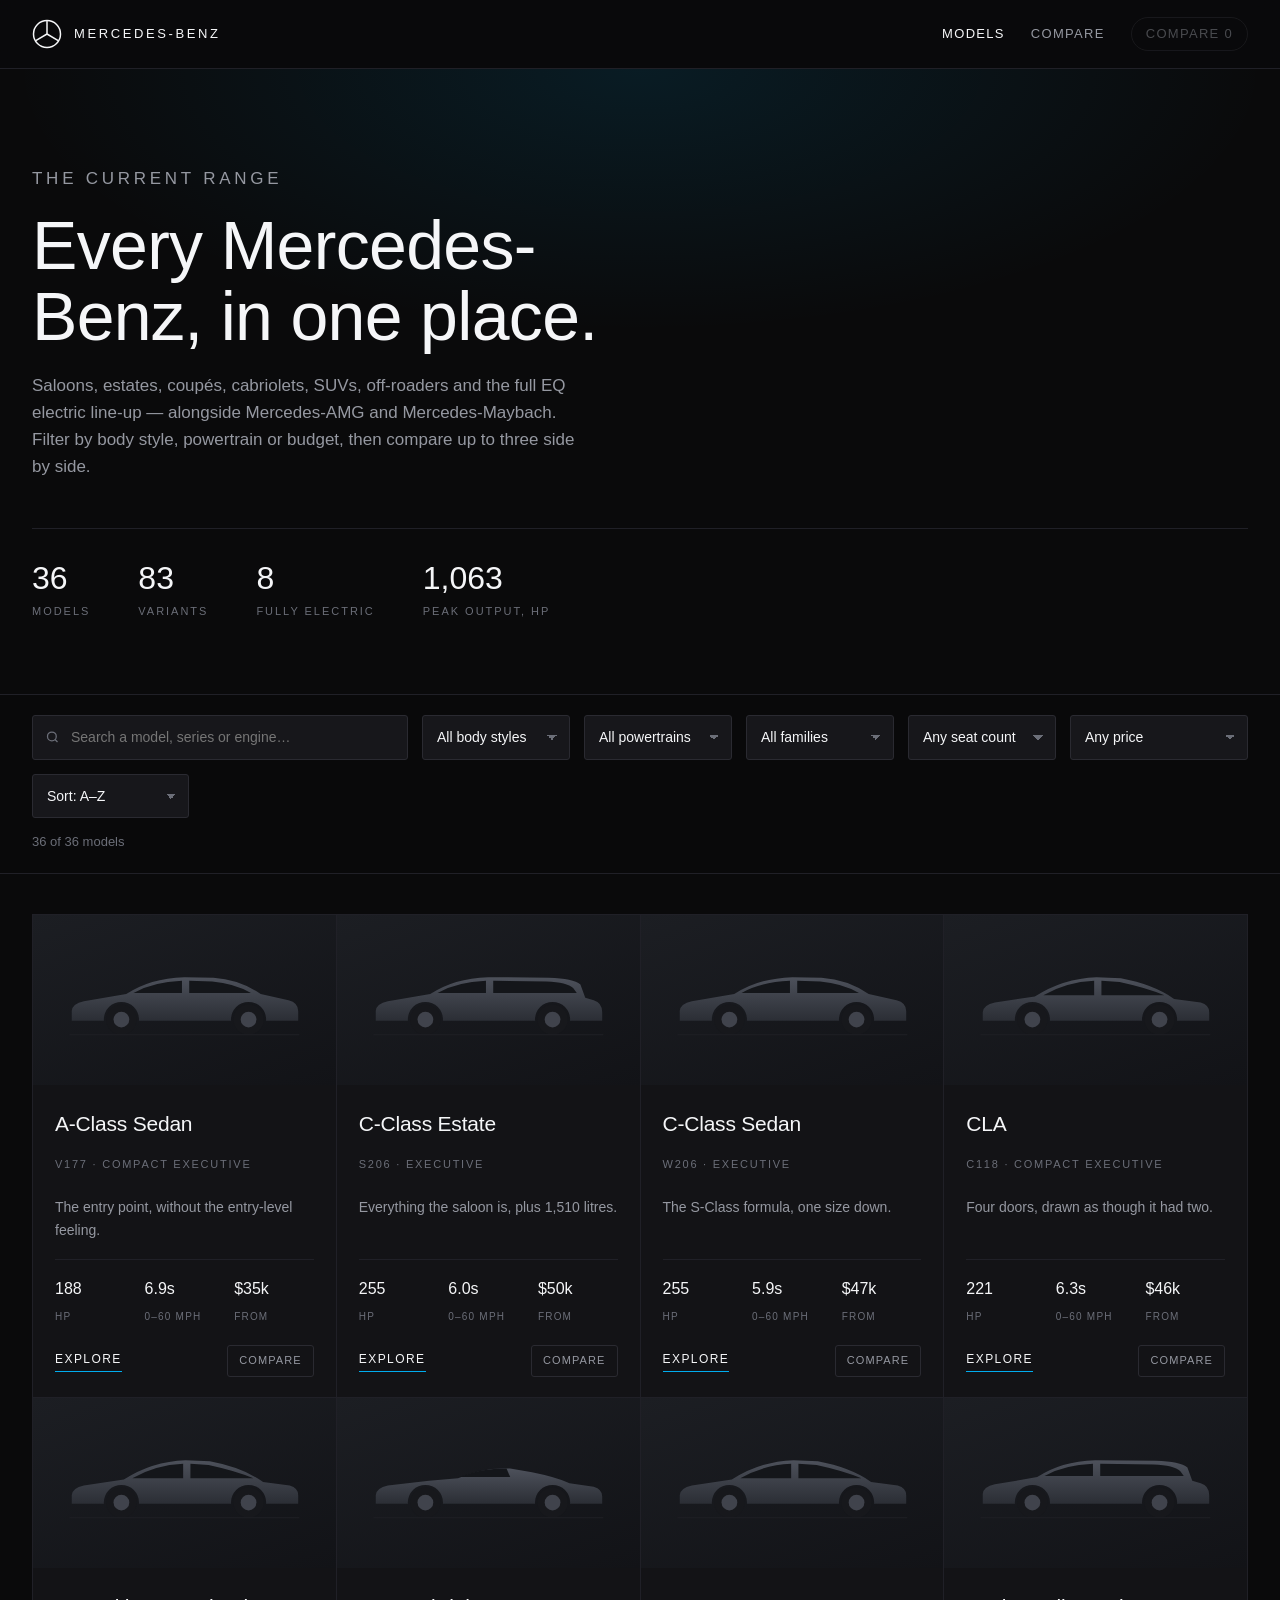
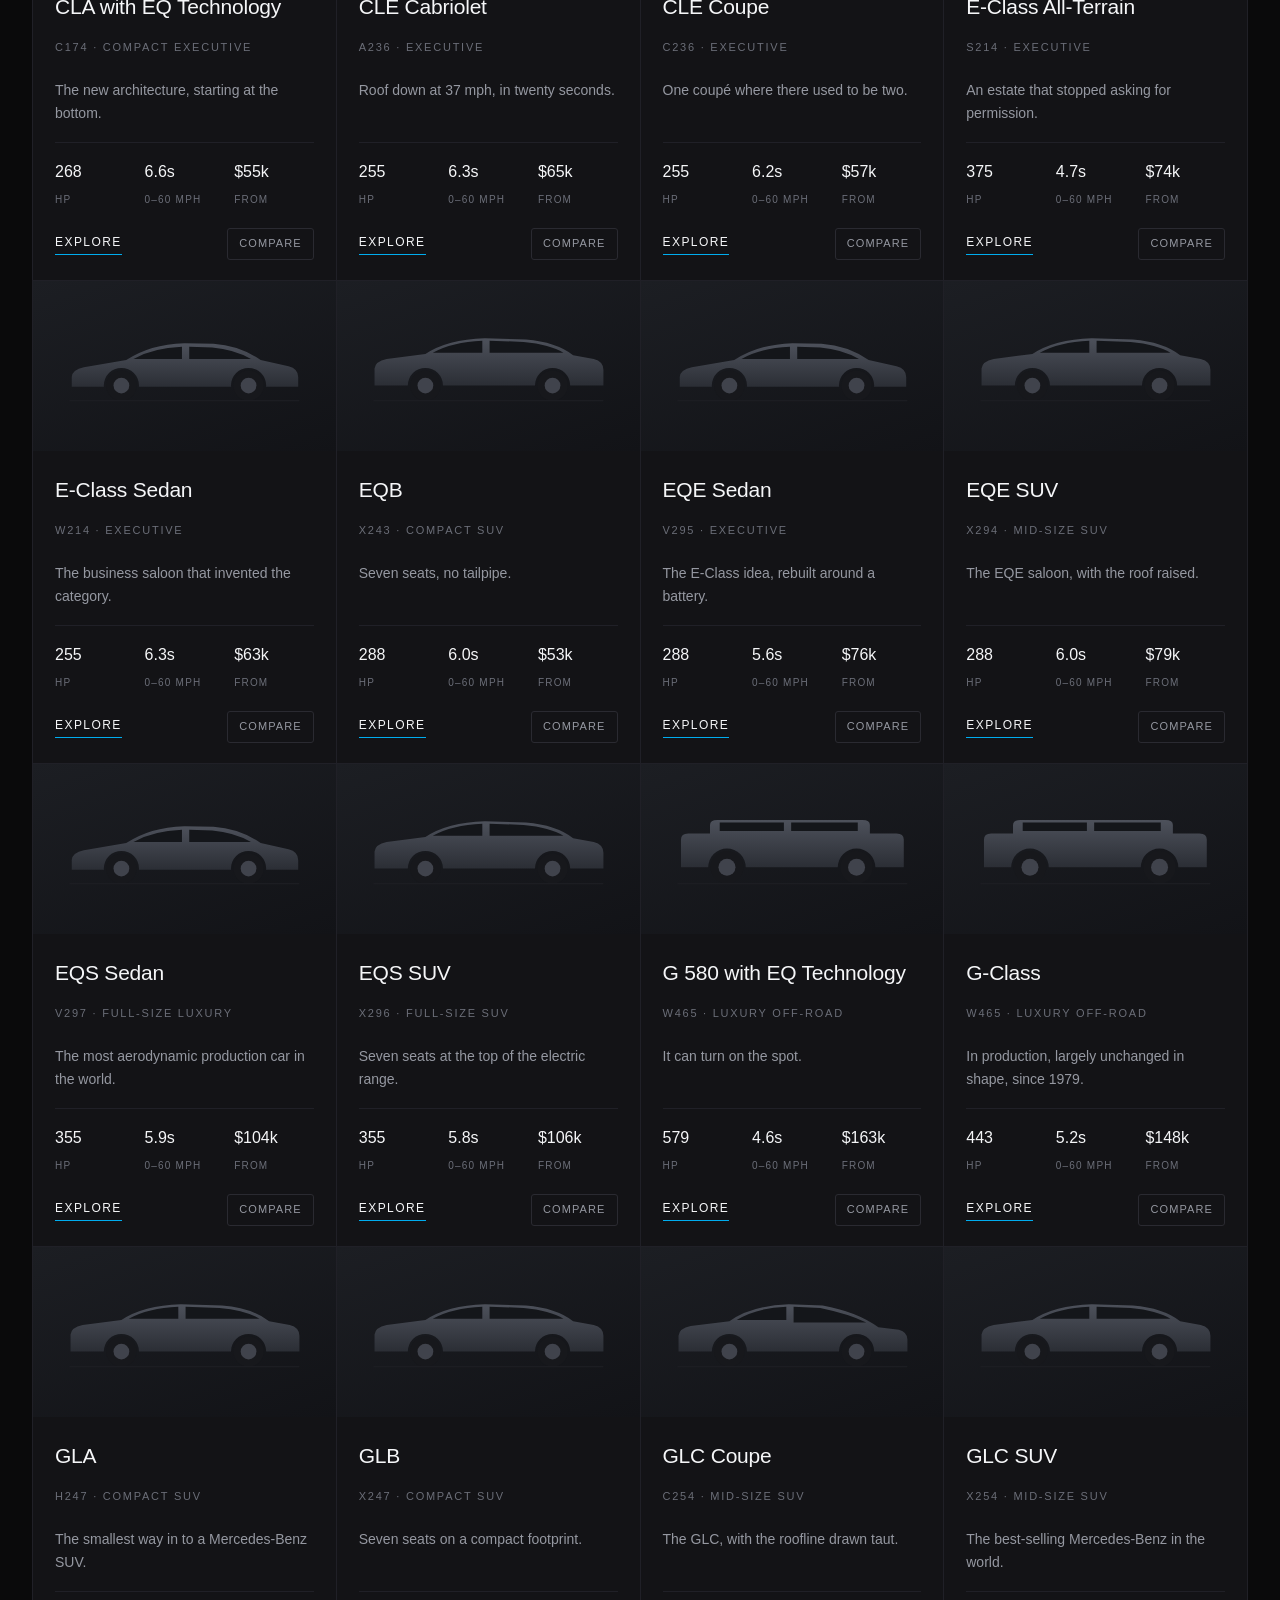
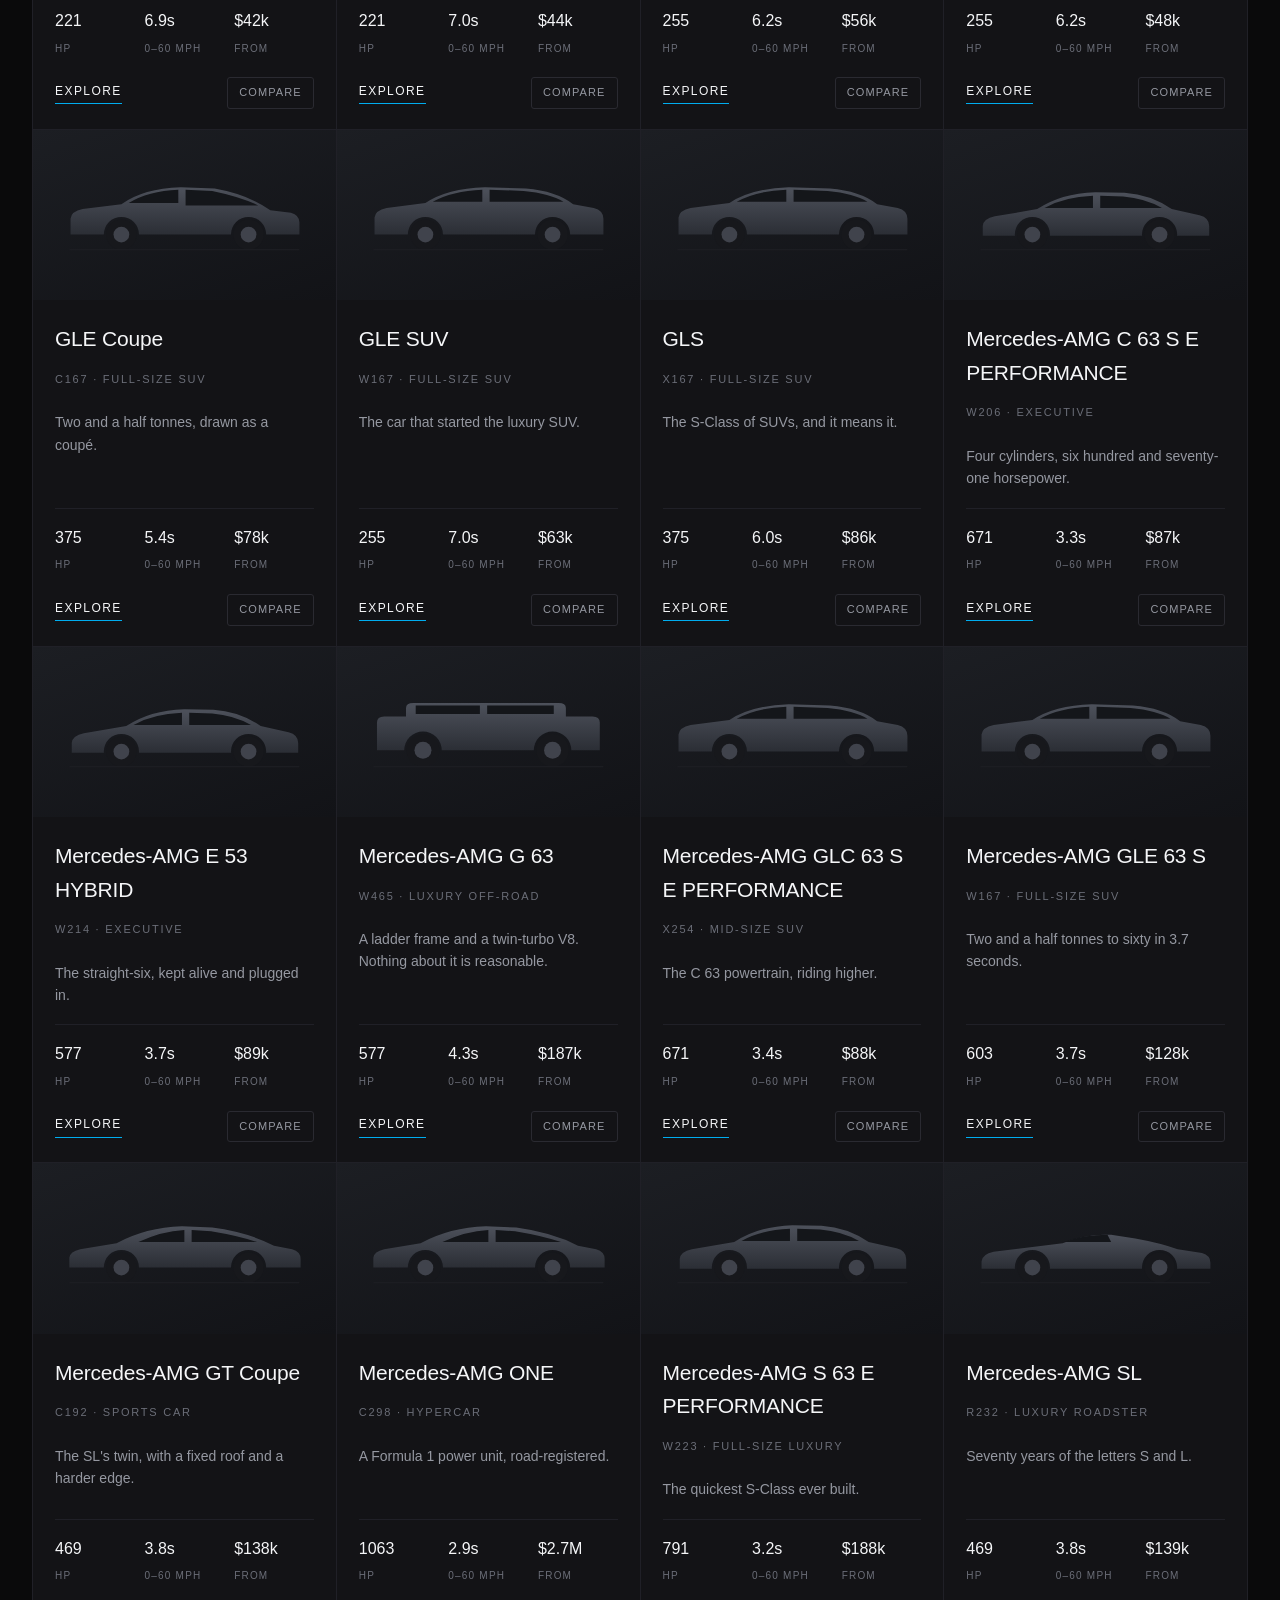
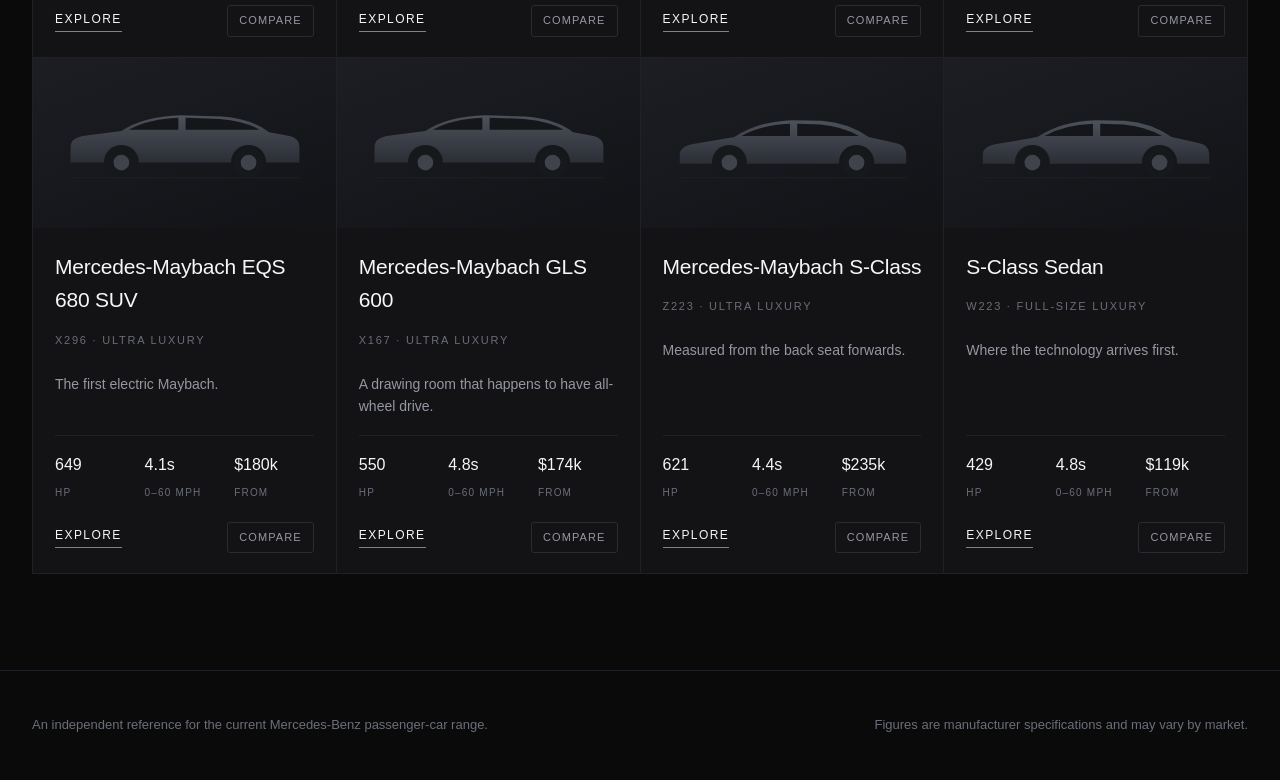
==== index.html @ a9436e1c "Add Mercedes-Benz model catalogue site A dependency-free static site covering the current 36-model p" ====
<!DOCTYPE html>
<html lang="en">
<head>
  <meta charset="utf-8">
  <meta name="viewport" content="width=device-width, initial-scale=1">
  <title>Mercedes-Benz — The Complete Model Range</title>
  <meta name="description" content="Every current Mercedes-Benz passenger car, with specifications, variants and side-by-side comparison.">
  <link rel="stylesheet" href="assets/css/style.css">
</head>
<body>
  <div id="header"></div>

  <section class="hero">
    <div class="shell">
      <p class="eyebrow">The current range</p>
      <h1>Every Mercedes-Benz, in one place.</h1>
      <p>
        Saloons, estates, coupés, cabriolets, SUVs, off-roaders and the full EQ
        electric line-up — alongside Mercedes-AMG and Mercedes-Maybach. Filter by
        body style, powertrain or budget, then compare up to three side by side.
      </p>
      <div class="hero-stats">
        <div><span id="statModels">—</span><small>Models</small></div>
        <div><span id="statVariants">—</span><small>Variants</small></div>
        <div><span id="statElectric">—</span><small>Fully electric</small></div>
        <div><span id="statPower">—</span><small>Peak output, hp</small></div>
      </div>
    </div>
  </section>

  <section class="filters">
    <div class="shell">
      <div class="filters-row">
        <div class="search-field">
          <svg viewBox="0 0 24 24" aria-hidden="true">
            <circle cx="11" cy="11" r="7"></circle>
            <path d="M20 20l-4-4"></path>
          </svg>
          <input type="search" id="search" aria-label="Search models"
                 placeholder="Search a model, series or engine…" autocomplete="off">
        </div>
        <select id="filterBody" aria-label="Body style"><option value="">All body styles</option></select>
        <select id="filterFuel" aria-label="Powertrain"><option value="">All powertrains</option></select>
        <select id="filterFamily" aria-label="Family"><option value="">All families</option></select>
        <select id="filterSeats" aria-label="Seats">
          <option value="">Any seat count</option>
          <option value="2">2 seats</option>
          <option value="4">4+ seats</option>
          <option value="5">5+ seats</option>
          <option value="7">7 seats</option>
        </select>
        <select id="filterPrice" aria-label="Price">
          <option value="">Any price</option>
          <option value="0-50000">Under $50,000</option>
          <option value="50000-80000">$50,000 – $80,000</option>
          <option value="80000-150000">$80,000 – $150,000</option>
          <option value="150000-99999999">$150,000 and above</option>
        </select>
        <select id="sortBy" aria-label="Sort">
          <option value="name">Sort: A–Z</option>
          <option value="price-asc">Price: low to high</option>
          <option value="price-desc">Price: high to low</option>
          <option value="power">Most powerful</option>
          <option value="quick">Quickest to 60</option>
        </select>
      </div>
      <div class="filter-meta">
        <span id="resultCount">—</span>
        <button class="btn-reset" id="btnReset" type="button" hidden>Clear all</button>
      </div>
    </div>
  </section>

  <main class="shell">
    <div class="grid" id="grid"></div>
  </main>

  <div id="footer"></div>

  <script src="assets/js/models.js"></script>
  <script src="assets/js/silhouettes.js"></script>
  <script src="assets/js/common.js"></script>
  <script src="assets/js/catalog.js"></script>
</body>
</html>
---- assets/css/style.css ----
/* ==========================================================================
   Mercedes-Benz model catalogue — stylesheet
   Palette follows the marque's own restraint: near-black, silver, one accent.
   ========================================================================== */

:root {
  --black: #0a0a0b;
  --ink: #131316;
  --panel: #17171b;
  --panel-hi: #1f1f24;
  --line: #2a2a31;
  --line-soft: #202027;

  --silver: #d5d7dc;
  --silver-dim: #9598a1;
  --silver-faint: #6b6e78;
  --white: #f5f6f8;

  --accent: #00adef; /* Mercedes-Benz corporate blue */
  --accent-dim: #0b7fae;
  --amg: #d21b2b;
  --electric: #00c9a7;

  --sil-top: #4d515b;
  --sil-bottom: #2b2e35;
  --sil-glass: #14161a;
  --sil-tyre: #17181c;
  --sil-rim: #40434c;
  --sil-shadow: #1c1d22;

  --radius: 3px;
  --shell: 1280px;
  --ease: cubic-bezier(0.22, 0.61, 0.36, 1);
}

*,
*::before,
*::after {
  box-sizing: border-box;
}

html {
  scroll-behavior: smooth;
}

body {
  margin: 0;
  background: var(--black);
  color: var(--silver);
  font-family: 'Helvetica Neue', Helvetica, Arial, sans-serif;
  font-size: 16px;
  line-height: 1.6;
  -webkit-font-smoothing: antialiased;
}

a {
  color: inherit;
  text-decoration: none;
}

img {
  max-width: 100%;
  display: block;
}

h1,
h2,
h3,
h4 {
  color: var(--white);
  font-weight: 300;
  letter-spacing: -0.01em;
  margin: 0;
}

.shell {
  max-width: var(--shell);
  margin: 0 auto;
  padding: 0 32px;
}

.eyebrow {
  font-size: 11px;
  letter-spacing: 0.22em;
  text-transform: uppercase;
  color: var(--silver-faint);
  font-weight: 500;
}

/* ── Star / wordmark ─────────────────────────────────────────────────────── */

.star {
  width: 30px;
  height: 30px;
  flex: 0 0 auto;
}

.star circle {
  fill: none;
  stroke: var(--white);
  stroke-width: 5;
}

.star path {
  stroke: var(--white);
  stroke-width: 5;
  stroke-linecap: round;
}

/* ── Header ──────────────────────────────────────────────────────────────── */

.site-header {
  position: sticky;
  top: 0;
  z-index: 60;
  background: rgba(10, 10, 11, 0.82);
  backdrop-filter: saturate(160%) blur(14px);
  border-bottom: 1px solid var(--line-soft);
}

.site-header .shell {
  display: flex;
  align-items: center;
  gap: 28px;
  height: 68px;
}

.brand {
  display: flex;
  align-items: center;
  gap: 12px;
}

.brand-name {
  font-size: 13px;
  letter-spacing: 0.2em;
  text-transform: uppercase;
  color: var(--white);
  font-weight: 400;
  white-space: nowrap;
}

.site-nav {
  margin-left: auto;
  display: flex;
  align-items: center;
  gap: 26px;
}

.site-nav a {
  font-size: 13px;
  letter-spacing: 0.1em;
  text-transform: uppercase;
  color: var(--silver-dim);
  transition: color 0.2s var(--ease);
}

.site-nav a:hover,
.site-nav a[aria-current='page'] {
  color: var(--white);
}

.compare-pill {
  border: 1px solid var(--line);
  border-radius: 999px;
  padding: 6px 14px;
  font-size: 12px;
  letter-spacing: 0.08em;
  text-transform: uppercase;
  color: var(--silver);
  transition: border-color 0.2s var(--ease), color 0.2s var(--ease);
}

.compare-pill:hover {
  border-color: var(--accent);
  color: var(--white);
}

.compare-pill[data-count='0'] {
  opacity: 0.45;
}

/* ── Hero ────────────────────────────────────────────────────────────────── */

.hero {
  position: relative;
  padding: 96px 0 72px;
  border-bottom: 1px solid var(--line-soft);
  overflow: hidden;
}

.hero::after {
  content: '';
  position: absolute;
  inset: 0;
  background: radial-gradient(
    ellipse 70% 60% at 50% 0%,
    rgba(0, 173, 239, 0.11),
    transparent 70%
  );
  pointer-events: none;
}

.hero .shell {
  position: relative;
  z-index: 1;
}

.hero h1 {
  font-size: clamp(38px, 6vw, 68px);
  line-height: 1.04;
  margin: 18px 0 20px;
  max-width: 15ch;
}

.hero p {
  max-width: 58ch;
  color: var(--silver-dim);
  font-size: 17px;
  margin: 0;
}

.hero-stats {
  display: flex;
  flex-wrap: wrap;
  gap: 48px;
  margin-top: 48px;
  padding-top: 32px;
  border-top: 1px solid var(--line-soft);
}

.hero-stats div span {
  display: block;
  font-size: 32px;
  font-weight: 200;
  color: var(--white);
  line-height: 1.1;
}

.hero-stats div small {
  font-size: 11px;
  letter-spacing: 0.18em;
  text-transform: uppercase;
  color: var(--silver-faint);
}

/* ── Filter bar ──────────────────────────────────────────────────────────── */

.filters {
  position: sticky;
  top: 68px;
  z-index: 50;
  background: rgba(10, 10, 11, 0.94);
  backdrop-filter: blur(14px);
  border-bottom: 1px solid var(--line-soft);
  padding: 20px 0;
}

.filters-row {
  display: flex;
  flex-wrap: wrap;
  gap: 14px;
  align-items: center;
}

.search-field {
  position: relative;
  flex: 1 1 260px;
  min-width: 220px;
}

.search-field svg {
  position: absolute;
  left: 13px;
  top: 50%;
  transform: translateY(-50%);
  width: 15px;
  height: 15px;
  stroke: var(--silver-faint);
  fill: none;
  stroke-width: 2;
  pointer-events: none;
}

input[type='search'],
select {
  background: var(--panel);
  border: 1px solid var(--line);
  border-radius: var(--radius);
  color: var(--white);
  font: inherit;
  font-size: 14px;
  padding: 10px 14px;
  transition: border-color 0.2s var(--ease);
  appearance: none;
}

input[type='search'] {
  width: 100%;
  padding-left: 38px;
}

select {
  /* Sit inline in the flex row and shrink before the search field does. */
  flex: 0 1 auto;
  width: auto;
  min-width: 148px;
  cursor: pointer;
  background-image: linear-gradient(45deg, transparent 50%, var(--silver-faint) 50%),
    linear-gradient(135deg, var(--silver-faint) 50%, transparent 50%);
  background-position: calc(100% - 17px) 51%, calc(100% - 12px) 51%;
  background-size: 5px 5px, 5px 5px;
  background-repeat: no-repeat;
  padding-right: 34px;
}

input[type='search']:focus,
select:focus {
  outline: none;
  border-color: var(--accent);
}

input[type='search']::-webkit-search-cancel-button {
  filter: invert(0.6);
}

.filter-meta {
  display: flex;
  align-items: center;
  gap: 16px;
  margin-top: 14px;
  font-size: 13px;
  color: var(--silver-faint);
}

.btn-reset {
  background: none;
  border: none;
  color: var(--accent);
  font: inherit;
  font-size: 13px;
  cursor: pointer;
  padding: 0;
}

.btn-reset:hover {
  text-decoration: underline;
}

/* ── Model grid ──────────────────────────────────────────────────────────── */

.grid {
  display: grid;
  grid-template-columns: repeat(auto-fill, minmax(300px, 1fr));
  gap: 1px;
  background: var(--line-soft);
  border: 1px solid var(--line-soft);
  margin: 40px 0 96px;
}

.card {
  background: var(--ink);
  display: flex;
  flex-direction: column;
  position: relative;
  transition: background 0.25s var(--ease);
}

.card:hover {
  background: var(--panel-hi);
}

.card-media {
  position: relative;
  aspect-ratio: 16 / 9;
  background: linear-gradient(160deg, #1c1e23, #121317);
  display: flex;
  align-items: center;
  justify-content: center;
  overflow: hidden;
}

.card-media img,
.card-media .silhouette {
  width: 100%;
  height: 100%;
  object-fit: cover;
}

.card-media .silhouette {
  object-fit: contain;
  padding: 8% 10%;
}

.card:hover .card-media img,
.card:hover .card-media .silhouette {
  transform: scale(1.03);
}

.card-media img,
.card-media .silhouette {
  transition: transform 0.5s var(--ease);
}

.badge {
  position: absolute;
  top: 12px;
  left: 12px;
  font-size: 10px;
  letter-spacing: 0.14em;
  text-transform: uppercase;
  padding: 4px 9px;
  border-radius: 2px;
  background: rgba(10, 10, 11, 0.78);
  border: 1px solid var(--line);
  color: var(--silver);
}

.badge.is-electric {
  border-color: var(--electric);
  color: var(--electric);
}

.badge.is-amg {
  border-color: var(--amg);
  color: #ff5f6b;
}

.badge.is-hybrid {
  border-color: var(--accent-dim);
  color: #4cc7f2;
}

.card-body {
  padding: 22px 22px 20px;
  display: flex;
  flex-direction: column;
  flex: 1;
}

.card-body h3 {
  font-size: 21px;
  margin-bottom: 4px;
}

.card-series {
  font-size: 11px;
  letter-spacing: 0.16em;
  text-transform: uppercase;
  color: var(--silver-faint);
}

.card-tagline {
  font-size: 14px;
  color: var(--silver-dim);
  margin: 12px 0 18px;
  flex: 1;
}

.card-specs {
  display: grid;
  grid-template-columns: repeat(3, 1fr);
  gap: 10px;
  padding-top: 16px;
  border-top: 1px solid var(--line-soft);
}

.card-specs div strong {
  display: block;
  font-size: 16px;
  font-weight: 400;
  color: var(--white);
}

.card-specs div span {
  font-size: 10px;
  letter-spacing: 0.12em;
  text-transform: uppercase;
  color: var(--silver-faint);
}

.card-actions {
  display: flex;
  align-items: center;
  gap: 10px;
  margin-top: 18px;
}

.card-link {
  font-size: 12px;
  letter-spacing: 0.12em;
  text-transform: uppercase;
  color: var(--white);
  border-bottom: 1px solid var(--accent);
  padding-bottom: 2px;
}

.btn-compare {
  margin-left: auto;
  background: none;
  border: 1px solid var(--line);
  border-radius: var(--radius);
  color: var(--silver-dim);
  font: inherit;
  font-size: 11px;
  letter-spacing: 0.1em;
  text-transform: uppercase;
  padding: 6px 11px;
  cursor: pointer;
  transition: all 0.2s var(--ease);
}

.btn-compare:hover {
  border-color: var(--silver-dim);
  color: var(--white);
}

.btn-compare[aria-pressed='true'] {
  border-color: var(--accent);
  background: rgba(0, 173, 239, 0.12);
  color: var(--white);
}

.empty {
  padding: 88px 24px;
  text-align: center;
  color: var(--silver-faint);
  grid-column: 1 / -1;
  background: var(--ink);
}

/* ── Model detail page ───────────────────────────────────────────────────── */

.detail-hero {
  padding: 56px 0 0;
  border-bottom: 1px solid var(--line-soft);
}

.breadcrumb {
  font-size: 12px;
  letter-spacing: 0.1em;
  text-transform: uppercase;
  color: var(--silver-faint);
  margin-bottom: 28px;
}

.breadcrumb a:hover {
  color: var(--white);
}

.detail-head {
  display: flex;
  flex-wrap: wrap;
  gap: 24px;
  align-items: flex-end;
  justify-content: space-between;
}

.detail-head h1 {
  font-size: clamp(32px, 5vw, 54px);
  line-height: 1.05;
}

.detail-price {
  text-align: right;
}

.detail-price strong {
  display: block;
  font-size: 28px;
  font-weight: 300;
  color: var(--white);
}

.detail-media {
  margin: 40px 0 0;
  aspect-ratio: 21 / 9;
  background: linear-gradient(160deg, #1c1e23, #101115);
  border: 1px solid var(--line-soft);
  border-bottom: none;
  display: flex;
  align-items: center;
  justify-content: center;
  overflow: hidden;
}

.detail-media img,
.detail-media .silhouette {
  width: 100%;
  height: 100%;
  object-fit: cover;
}

.detail-media .silhouette {
  object-fit: contain;
  padding: 7% 12%;
}

.keyfigs {
  display: grid;
  grid-template-columns: repeat(auto-fit, minmax(150px, 1fr));
  gap: 1px;
  background: var(--line-soft);
  border: 1px solid var(--line-soft);
  margin-bottom: 72px;
}

.keyfigs div {
  background: var(--ink);
  padding: 26px 22px;
}

.keyfigs strong {
  display: block;
  font-size: 30px;
  font-weight: 200;
  color: var(--white);
  line-height: 1.15;
}

.keyfigs span {
  font-size: 10px;
  letter-spacing: 0.16em;
  text-transform: uppercase;
  color: var(--silver-faint);
}

.detail-cols {
  display: grid;
  grid-template-columns: 1.35fr 1fr;
  gap: 64px;
  padding: 72px 0;
}

.detail-cols p {
  font-size: 17px;
  line-height: 1.75;
  color: var(--silver-dim);
  margin: 0 0 24px;
}

.section-title {
  font-size: 13px;
  letter-spacing: 0.2em;
  text-transform: uppercase;
  color: var(--silver-faint);
  padding-bottom: 14px;
  border-bottom: 1px solid var(--line-soft);
  margin-bottom: 24px;
}

.feature-list {
  list-style: none;
  margin: 0;
  padding: 0;
}

.feature-list li {
  padding: 14px 0 14px 26px;
  border-bottom: 1px solid var(--line-soft);
  position: relative;
  font-size: 15px;
  color: var(--silver);
}

.feature-list li::before {
  content: '';
  position: absolute;
  left: 0;
  top: 22px;
  width: 12px;
  height: 1px;
  background: var(--accent);
}

/* Spec + variant tables */

.spec-table,
.variant-table {
  width: 100%;
  border-collapse: collapse;
  font-size: 14px;
}

.spec-table th,
.spec-table td,
.variant-table th,
.variant-table td {
  text-align: left;
  padding: 13px 14px;
  border-bottom: 1px solid var(--line-soft);
}

.spec-table th {
  color: var(--silver-faint);
  font-weight: 400;
  width: 48%;
}

.spec-table td {
  color: var(--white);
}

.variant-table thead th {
  font-size: 10px;
  letter-spacing: 0.14em;
  text-transform: uppercase;
  color: var(--silver-faint);
  border-bottom-color: var(--line);
}

.variant-table td {
  color: var(--silver);
}

.variant-table td:first-child {
  color: var(--white);
}

.table-scroll {
  overflow-x: auto;
  -webkit-overflow-scrolling: touch;
}

.detail-section {
  padding-bottom: 72px;
}

/* ── Compare page ────────────────────────────────────────────────────────── */

.compare-picker {
  display: flex;
  flex-wrap: wrap;
  gap: 12px;
  padding: 28px 0 36px;
}

.chip {
  border: 1px solid var(--line);
  border-radius: 999px;
  background: var(--panel);
  color: var(--silver-dim);
  font: inherit;
  font-size: 13px;
  padding: 7px 15px;
  cursor: pointer;
  transition: all 0.2s var(--ease);
}

.chip:hover {
  border-color: var(--silver-faint);
  color: var(--white);
}

.chip[aria-pressed='true'] {
  border-color: var(--accent);
  background: rgba(0, 173, 239, 0.14);
  color: var(--white);
}

.chip:disabled {
  opacity: 0.32;
  cursor: not-allowed;
}

.compare-table {
  width: 100%;
  border-collapse: collapse;
  font-size: 14px;
  min-width: 640px;
}

.compare-table th,
.compare-table td {
  padding: 15px 16px;
  border-bottom: 1px solid var(--line-soft);
  text-align: left;
  vertical-align: top;
}

.compare-table thead th {
  border-bottom: 1px solid var(--line);
  vertical-align: bottom;
}

.compare-table tbody th {
  color: var(--silver-faint);
  font-weight: 400;
  white-space: nowrap;
  width: 190px;
}

.compare-table td {
  color: var(--white);
}

.compare-table td.is-best {
  color: var(--accent);
}

.compare-table td.is-best::after {
  content: ' ▲';
  font-size: 9px;
  vertical-align: middle;
}

.compare-head-media {
  aspect-ratio: 16 / 9;
  background: linear-gradient(160deg, #1c1e23, #121317);
  border: 1px solid var(--line-soft);
  margin-bottom: 14px;
  overflow: hidden;
  display: flex;
  align-items: center;
  justify-content: center;
}

.compare-head-media img,
.compare-head-media .silhouette {
  width: 100%;
  height: 100%;
  object-fit: cover;
}

.compare-head-media .silhouette {
  object-fit: contain;
  padding: 8%;
}

.compare-head h3 {
  font-size: 18px;
}

.btn-remove {
  background: none;
  border: none;
  color: var(--silver-faint);
  font: inherit;
  font-size: 12px;
  cursor: pointer;
  padding: 4px 0 0;
}

.btn-remove:hover {
  color: var(--amg);
}

.compare-note {
  font-size: 13px;
  color: var(--silver-faint);
  padding: 20px 0 96px;
}

/* ── Footer ──────────────────────────────────────────────────────────────── */

.site-footer {
  border-top: 1px solid var(--line-soft);
  padding: 44px 0;
  font-size: 13px;
  color: var(--silver-faint);
}

.site-footer .shell {
  display: flex;
  flex-wrap: wrap;
  gap: 18px;
  justify-content: space-between;
}

.site-footer a {
  color: var(--silver-dim);
}

.site-footer a:hover {
  color: var(--white);
}

/* ── Responsive ──────────────────────────────────────────────────────────── */

@media (max-width: 900px) {
  .detail-cols {
    grid-template-columns: 1fr;
    gap: 48px;
  }
}

@media (max-width: 720px) {
  .shell {
    padding: 0 20px;
  }

  .site-header .shell {
    gap: 14px;
  }

  .brand-name {
    display: none;
  }

  .site-nav {
    gap: 16px;
  }

  .hero {
    padding: 60px 0 48px;
  }

  .hero-stats {
    gap: 28px;
  }

  .filters {
    position: static;
  }

  .grid {
    grid-template-columns: 1fr;
  }

  .detail-head {
    align-items: flex-start;
  }

  .detail-price {
    text-align: left;
  }
}

@media (prefers-reduced-motion: reduce) {
  *,
  *::before,
  *::after {
    animation-duration: 0.01ms !important;
    transition-duration: 0.01ms !important;
    scroll-behavior: auto !important;
  }
}
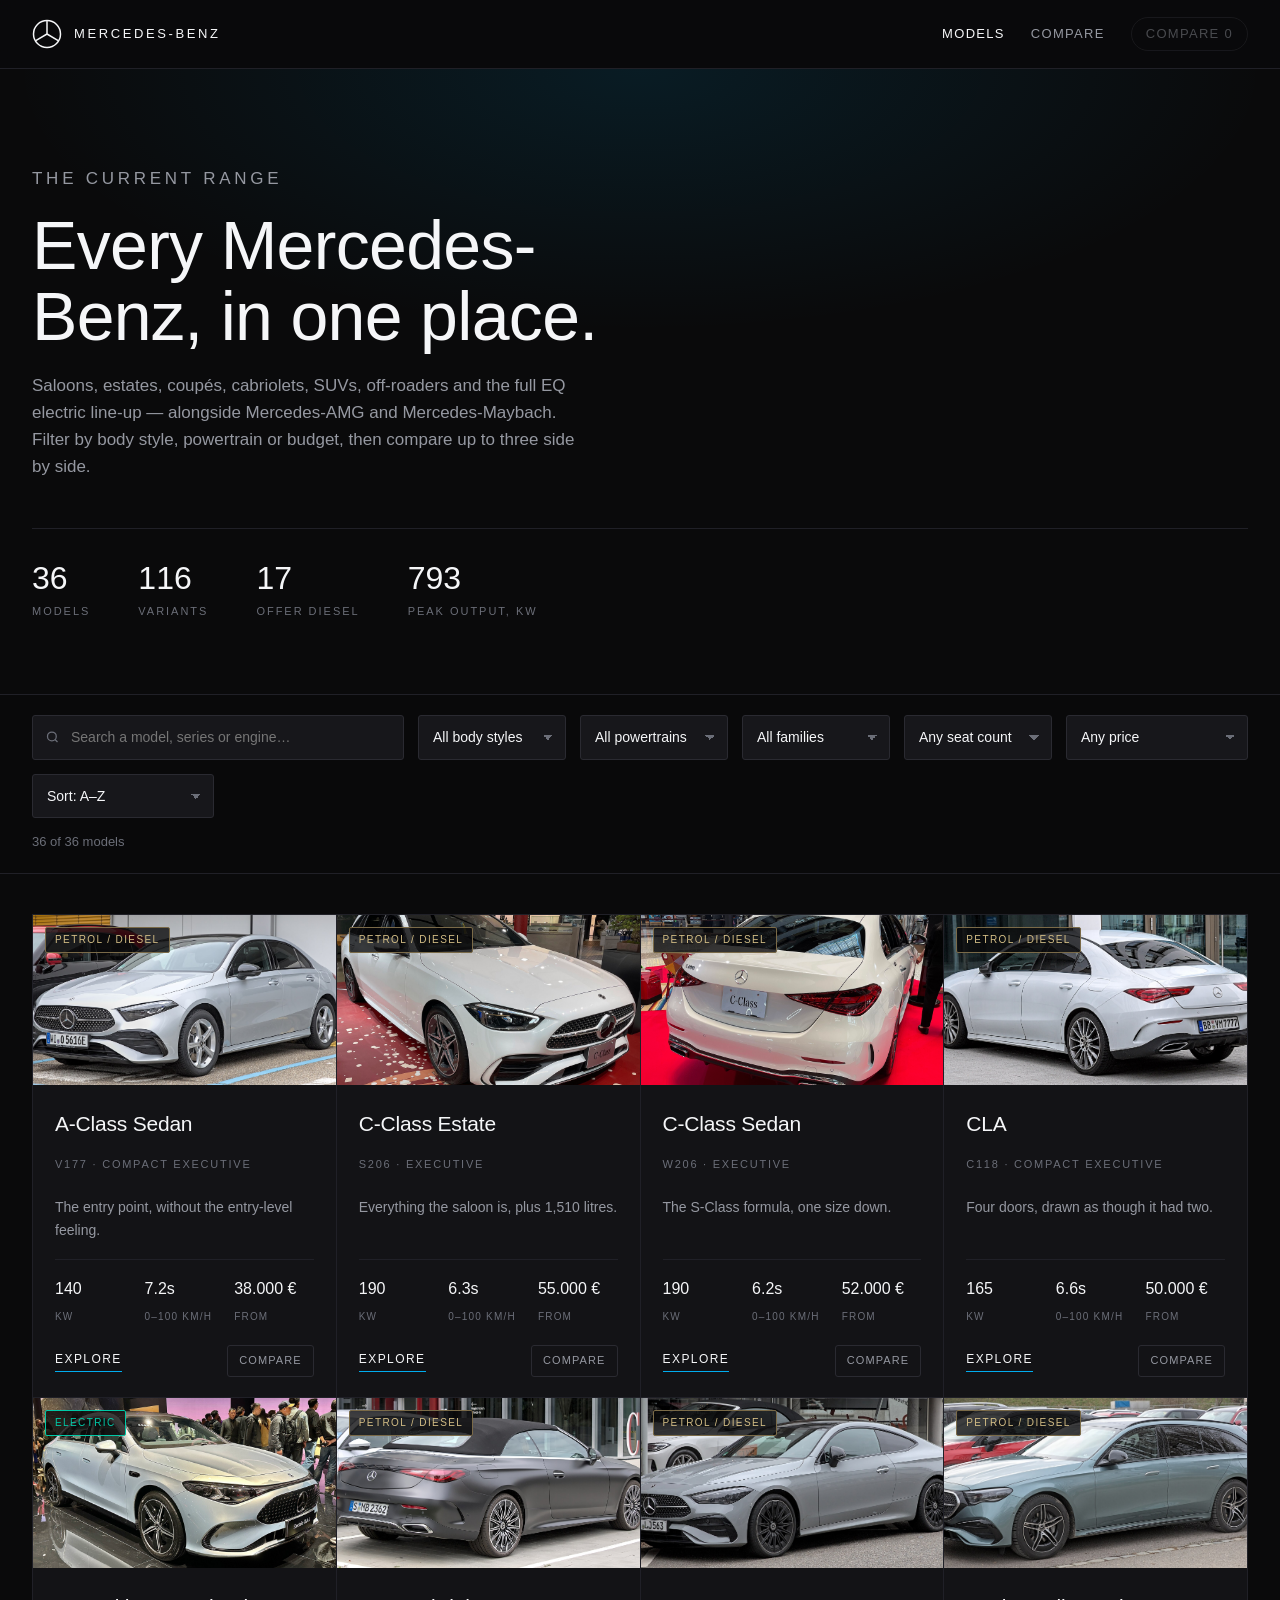
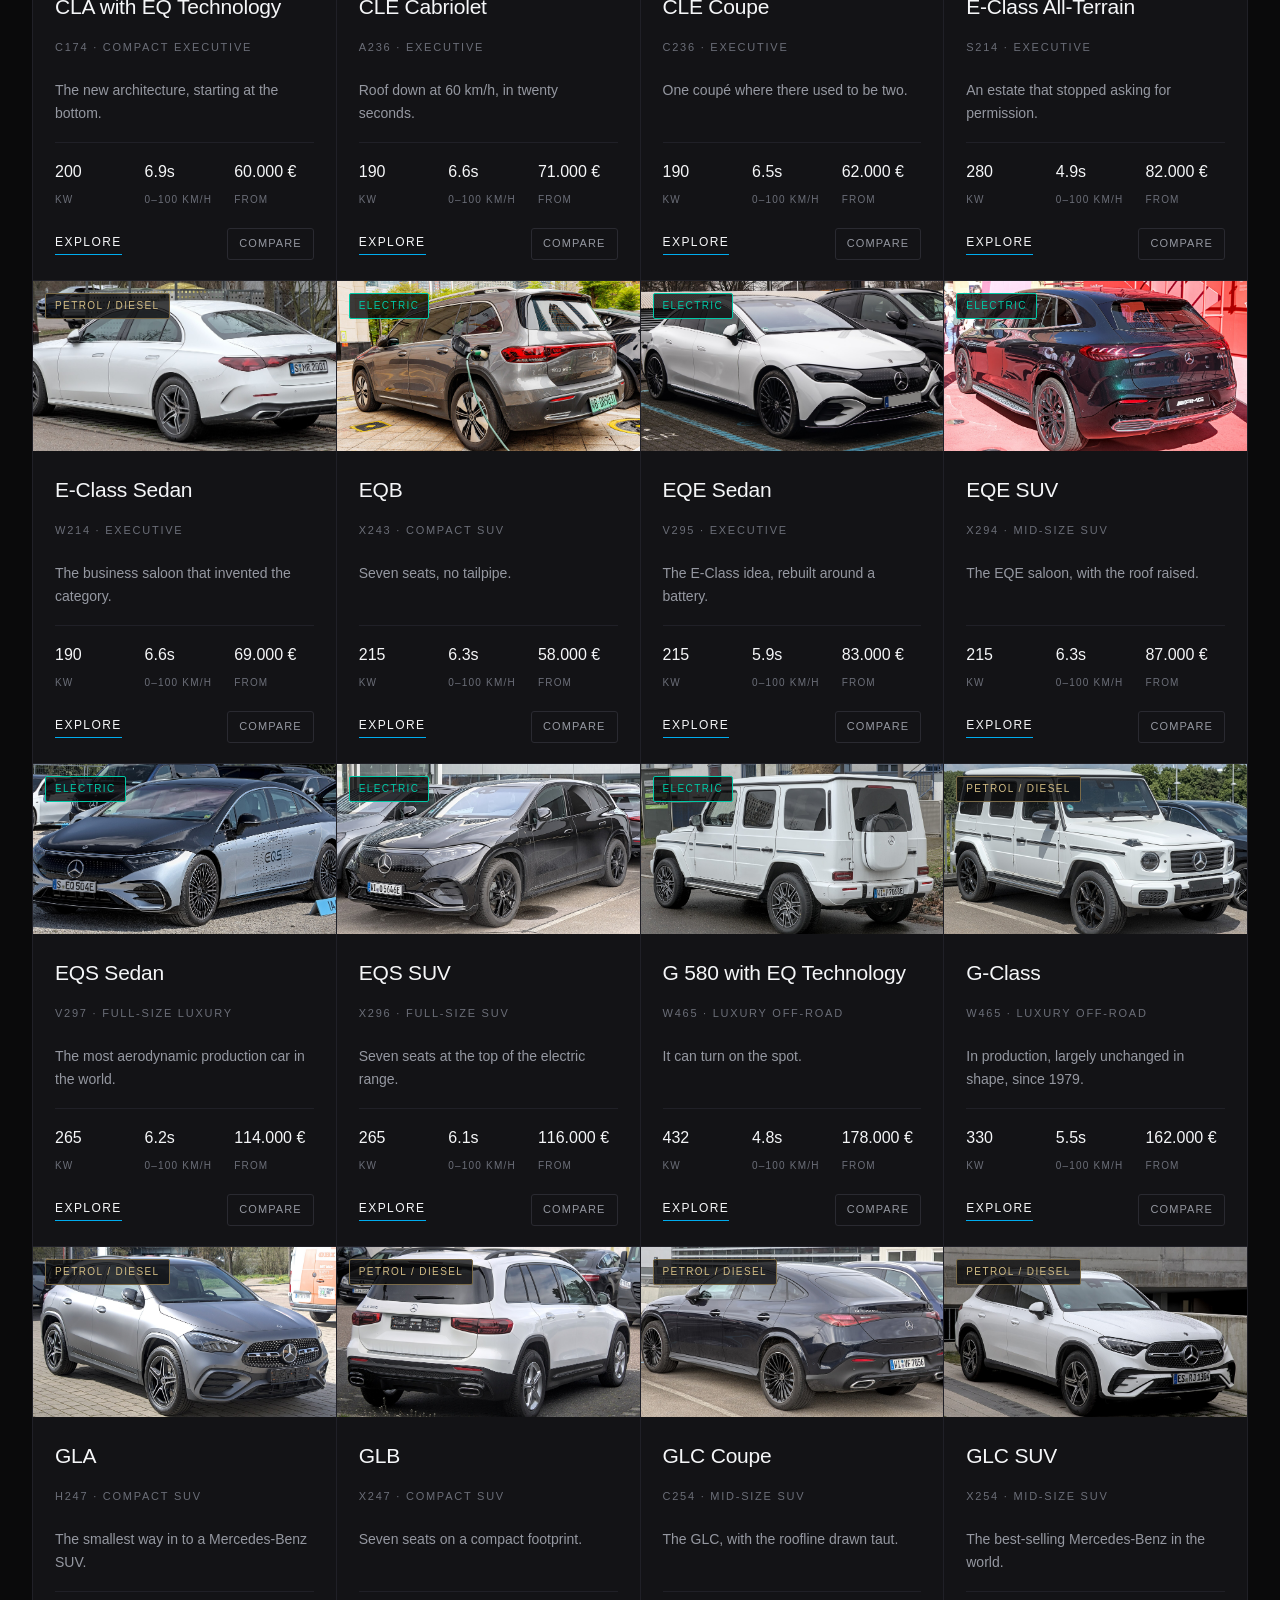
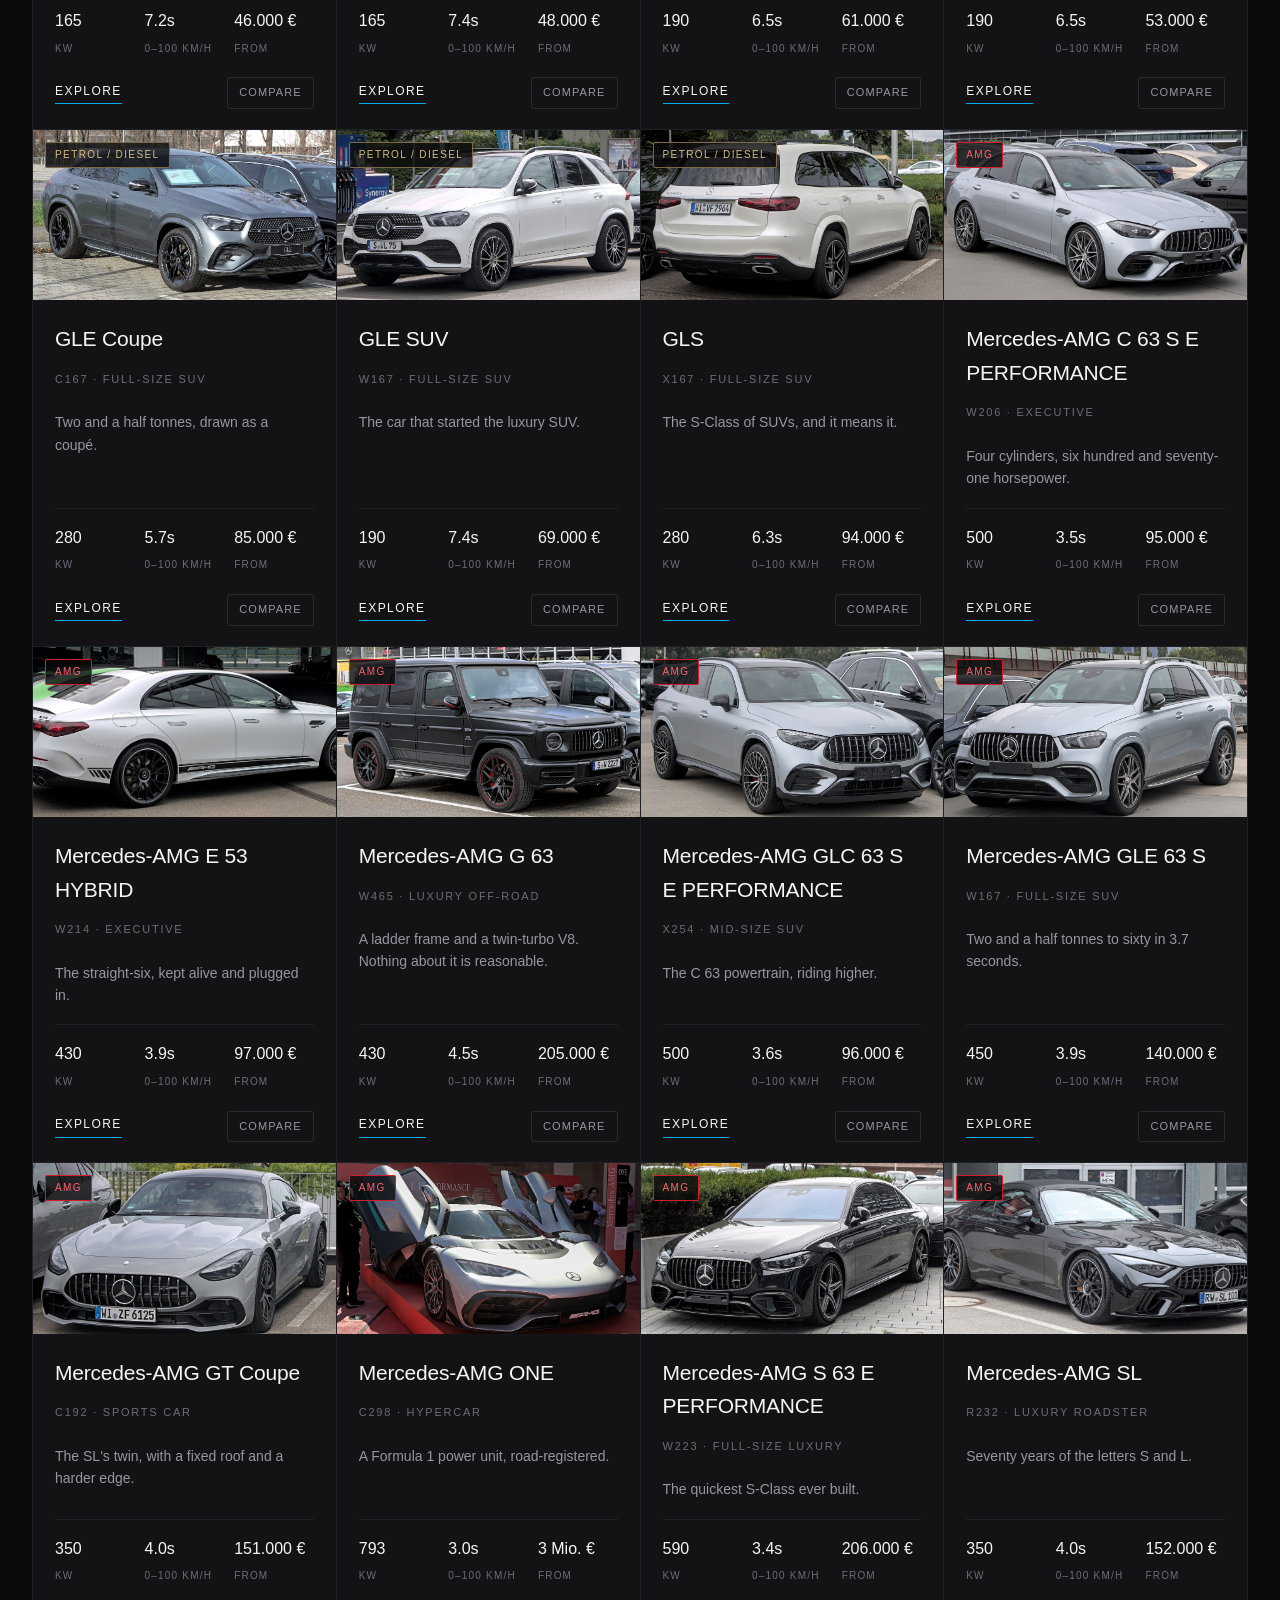
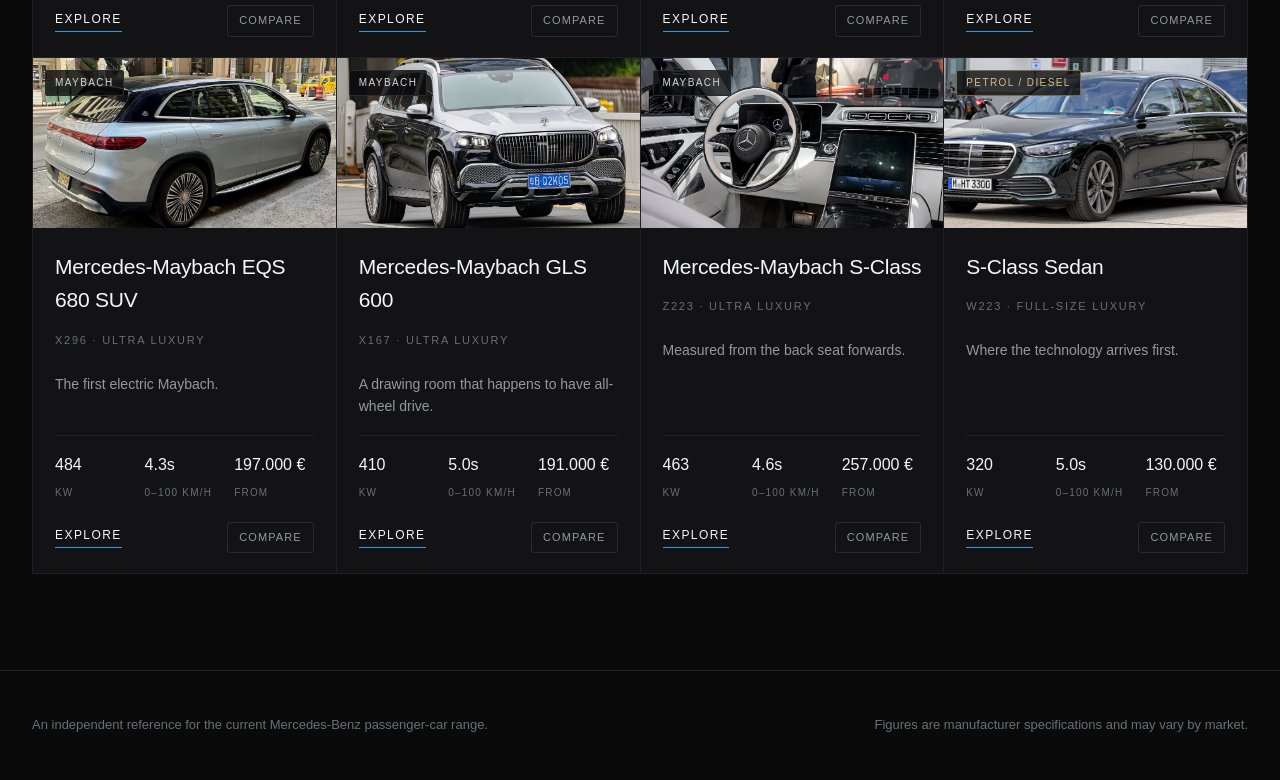
==== commit 926ba2b4: "Convert to metric units and add diesel variants Every figure is now metric: kW with PS in brackets, " ====
--- a/index.html
+++ b/index.html
@@ -22,8 +22,8 @@
       <div class="hero-stats">
         <div><span id="statModels">—</span><small>Models</small></div>
         <div><span id="statVariants">—</span><small>Variants</small></div>
-        <div><span id="statElectric">—</span><small>Fully electric</small></div>
-        <div><span id="statPower">—</span><small>Peak output, hp</small></div>
+        <div><span id="statDiesel">—</span><small>Offer diesel</small></div>
+        <div><span id="statPower">—</span><small>Peak output, kW</small></div>
       </div>
     </div>
   </section>
@@ -51,17 +51,17 @@
         </select>
         <select id="filterPrice" aria-label="Price">
           <option value="">Any price</option>
-          <option value="0-50000">Under $50,000</option>
-          <option value="50000-80000">$50,000 – $80,000</option>
-          <option value="80000-150000">$80,000 – $150,000</option>
-          <option value="150000-99999999">$150,000 and above</option>
+          <option value="0-50000">Under 50.000 €</option>
+          <option value="50000-80000">50.000 – 80.000 €</option>
+          <option value="80000-150000">80.000 – 150.000 €</option>
+          <option value="150000-99999999">150.000 € and above</option>
         </select>
         <select id="sortBy" aria-label="Sort">
           <option value="name">Sort: A–Z</option>
           <option value="price-asc">Price: low to high</option>
           <option value="price-desc">Price: high to low</option>
           <option value="power">Most powerful</option>
-          <option value="quick">Quickest to 60</option>
+          <option value="quick">Quickest to 100 km/h</option>
         </select>
       </div>
       <div class="filter-meta">
--- a/assets/css/style.css
+++ b/assets/css/style.css
@@ -426,6 +426,11 @@
   color: #ff5f6b;
 }
 
+.badge.is-diesel {
+  border-color: #7a6a48;
+  color: #d3bd85;
+}
+
 .badge.is-hybrid {
   border-color: var(--accent-dim);
   color: #4cc7f2;
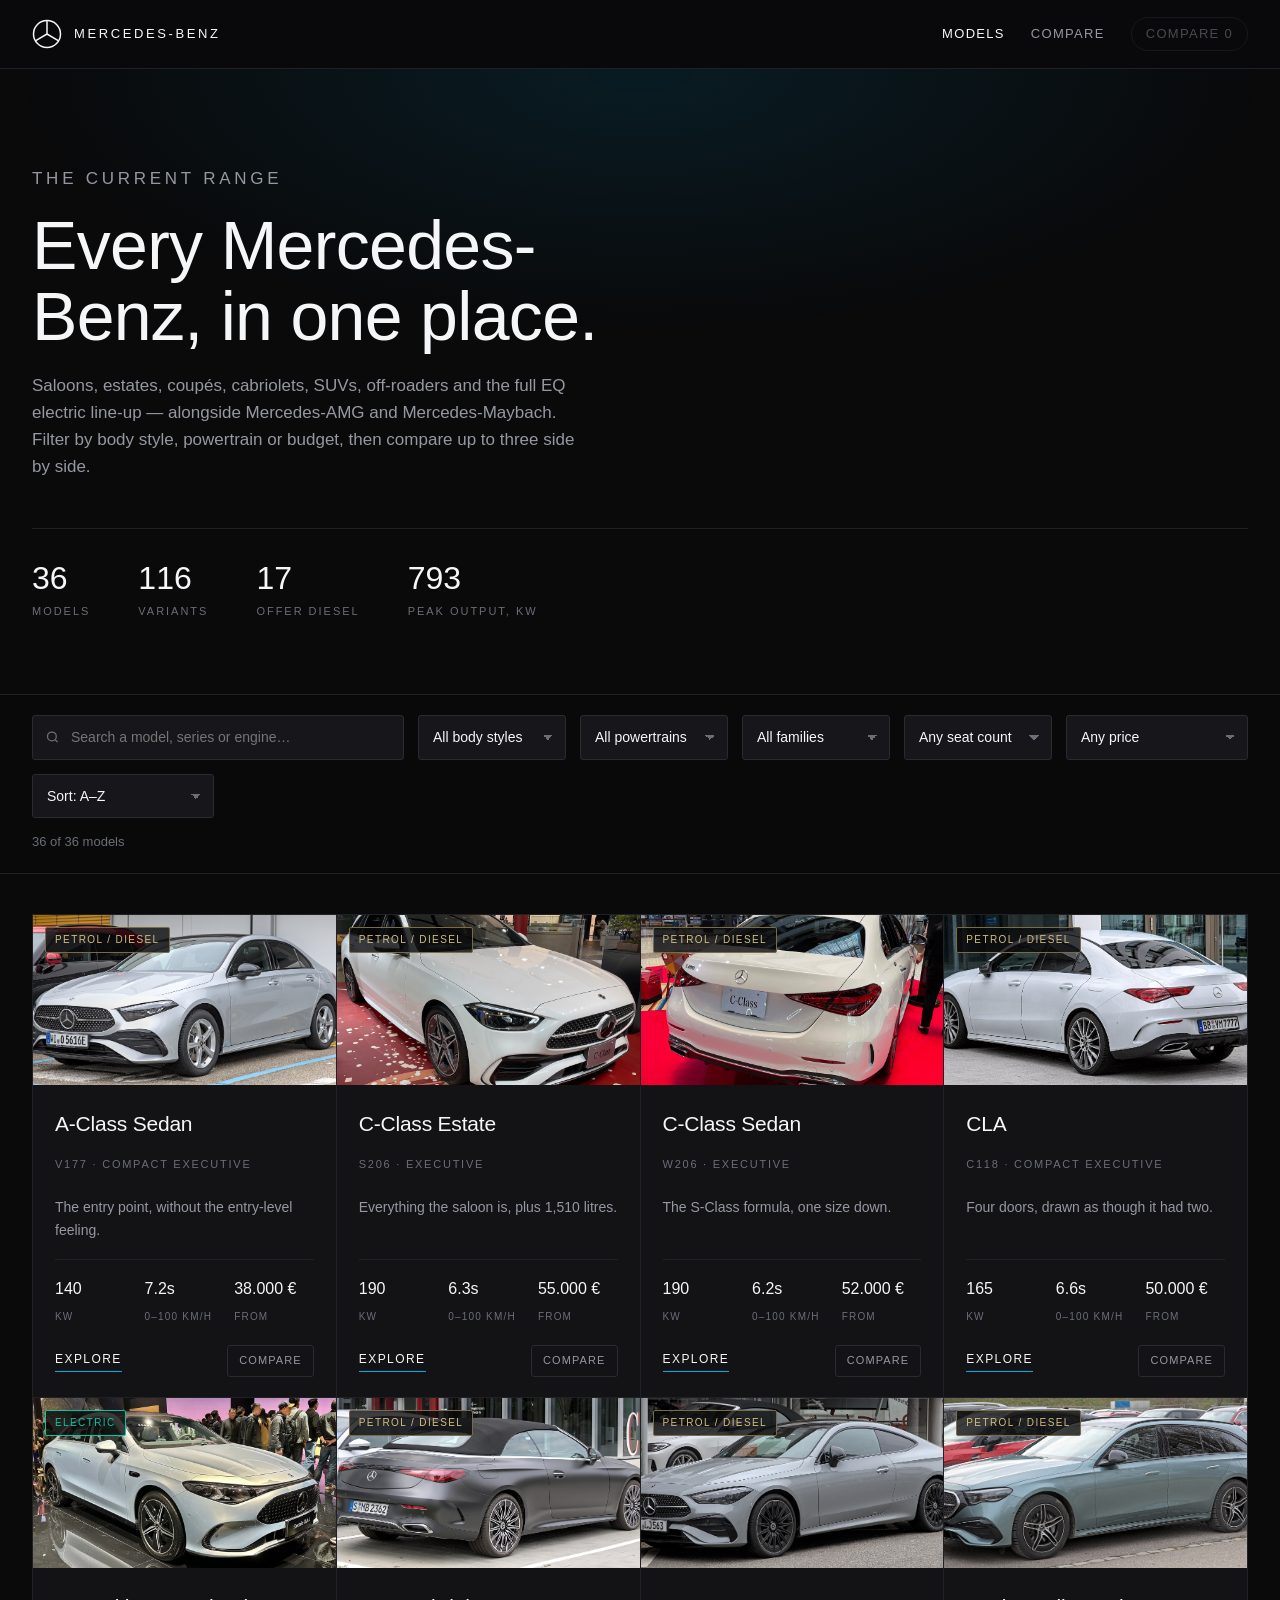
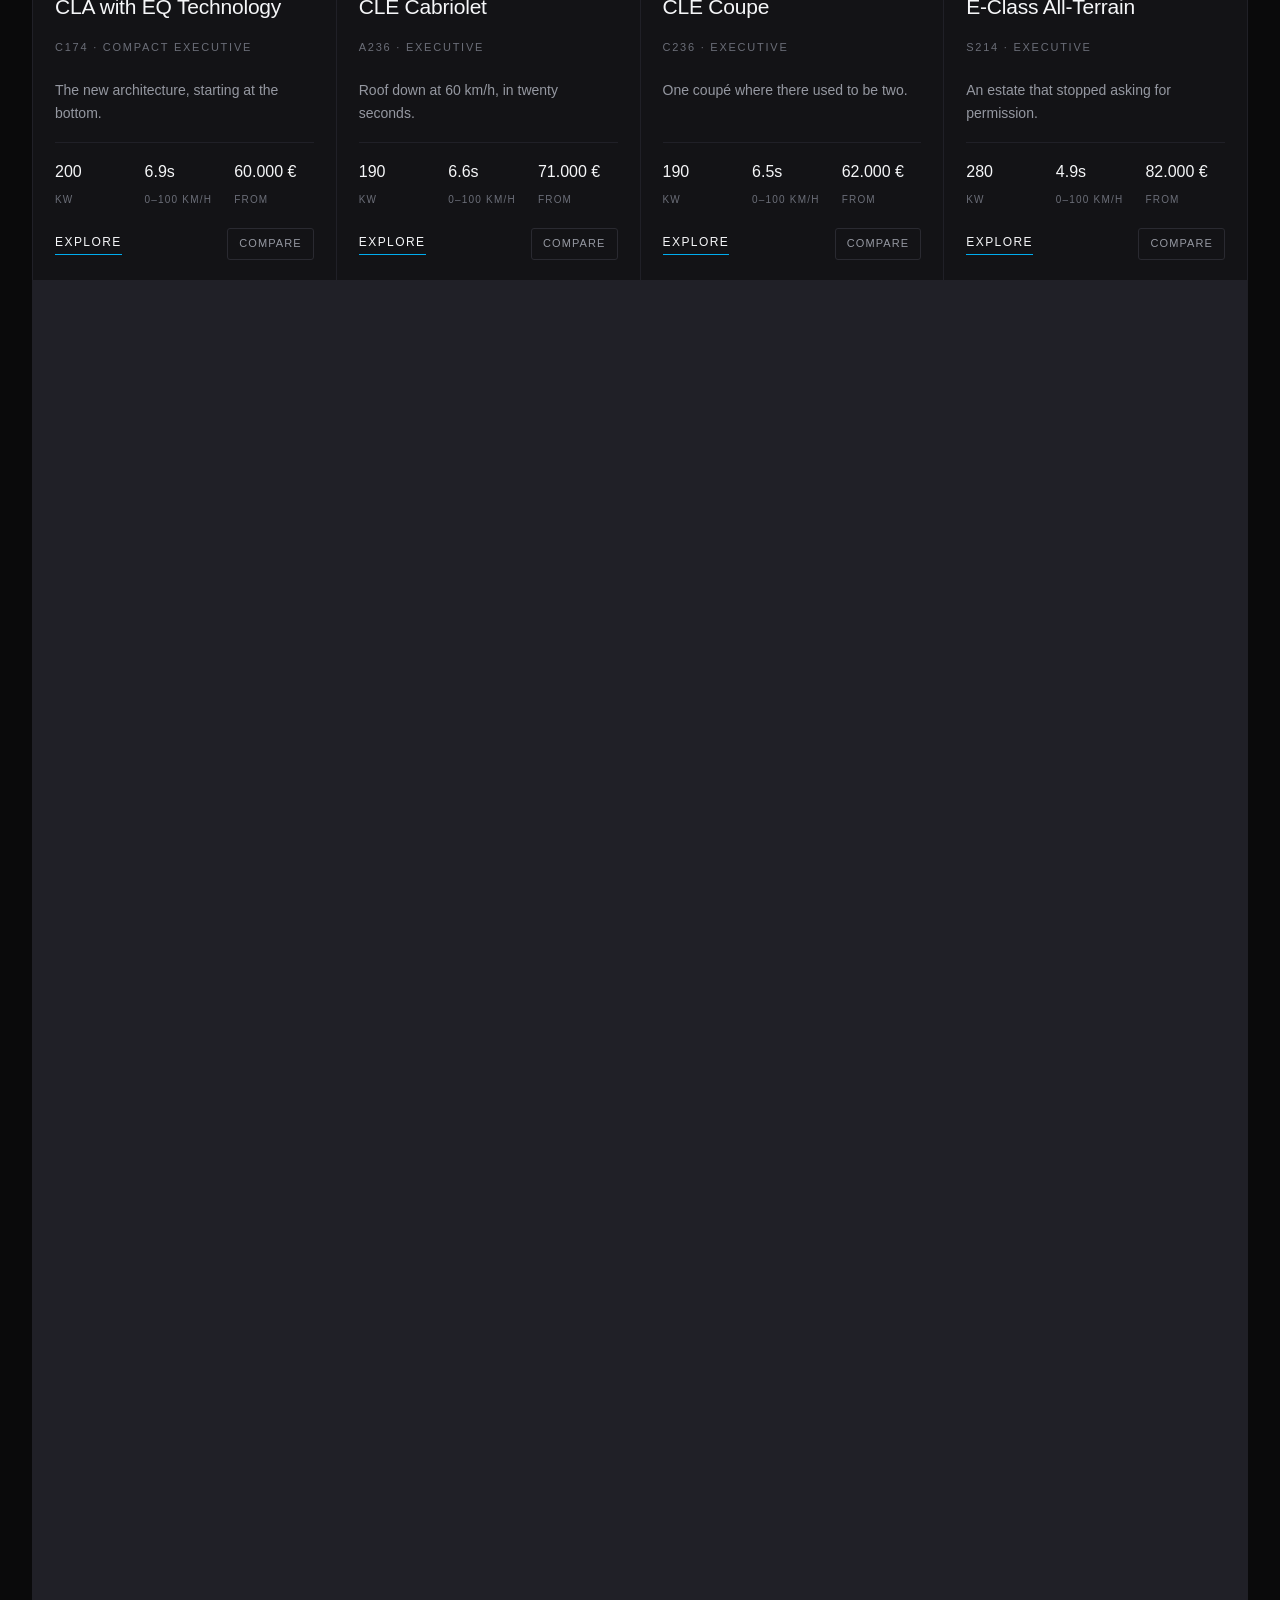
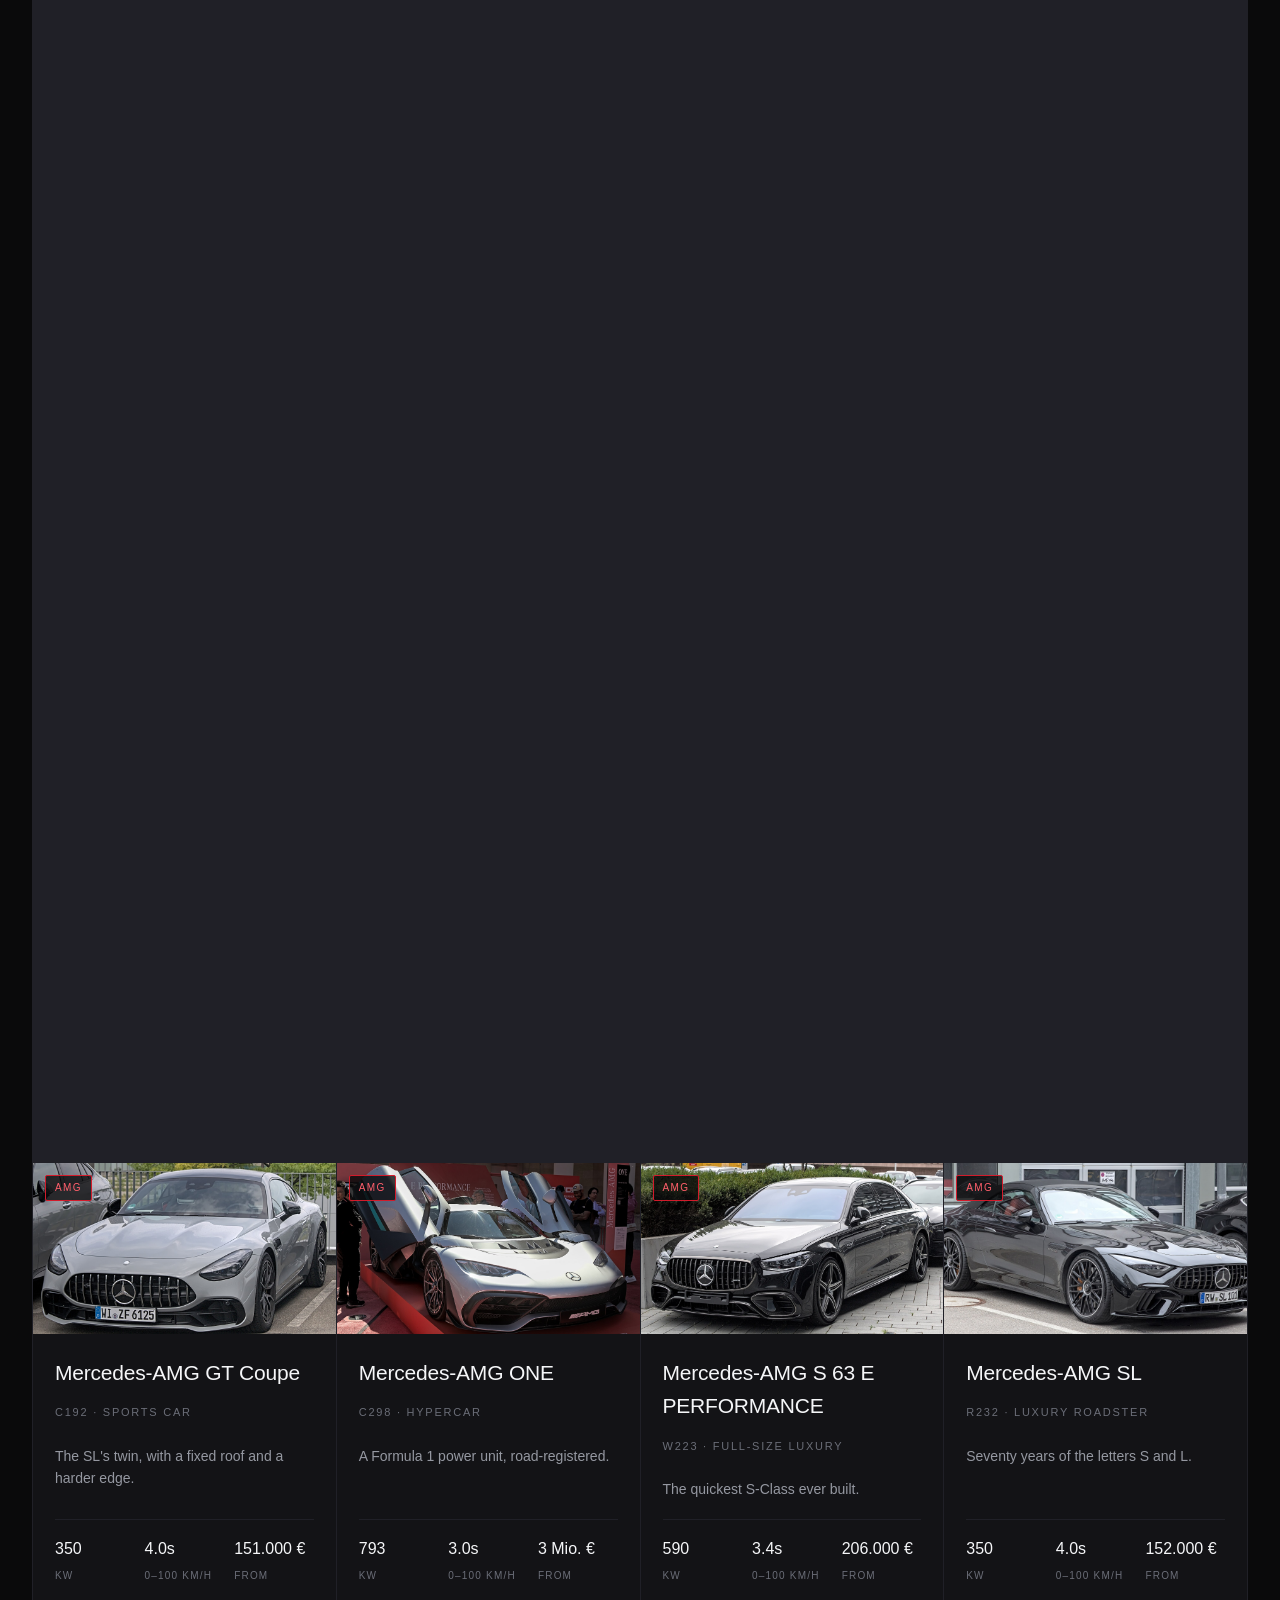
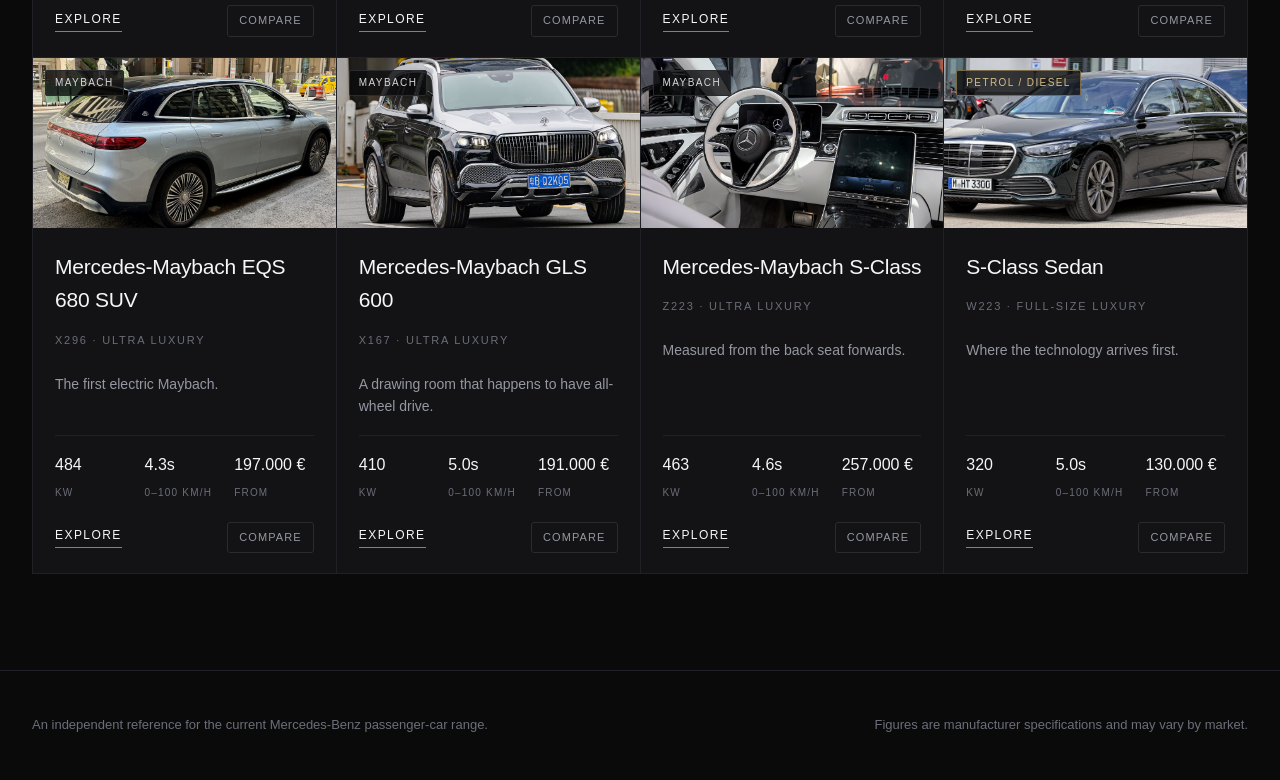
==== commit c4a335a8: "Draw into the iOS safe areas, and reveal content on scroll Safari on iPhone letterboxes a page unles" ====
--- a/index.html
+++ b/index.html
@@ -2,7 +2,16 @@
 <html lang="en">
 <head>
   <meta charset="utf-8">
-  <meta name="viewport" content="width=device-width, initial-scale=1">
+  <meta name="viewport" content="width=device-width, initial-scale=1, viewport-fit=cover">
+  <!-- Tints the Safari address bar and the iOS status bar to match the page. -->
+  <meta name="theme-color" content="#0a0a0b">
+  <meta name="color-scheme" content="dark">
+  <!-- Installed to the home screen, draw under the status bar rather than
+       reserving an opaque strip for it. -->
+  <meta name="mobile-web-app-capable" content="yes">
+  <meta name="apple-mobile-web-app-capable" content="yes">
+  <meta name="apple-mobile-web-app-status-bar-style" content="black-translucent">
+  <meta name="apple-mobile-web-app-title" content="Mercedes-Benz">
   <title>Mercedes-Benz — The Complete Model Range</title>
   <meta name="description" content="Every current Mercedes-Benz passenger car, with specifications, variants and side-by-side comparison.">
   <link rel="stylesheet" href="assets/css/style.css">
@@ -10,7 +19,7 @@
 <body>
   <div id="header"></div>
 
-  <section class="hero">
+  <section class="hero page-in">
     <div class="shell">
       <p class="eyebrow">The current range</p>
       <h1>Every Mercedes-Benz, in one place.</h1>
--- a/assets/css/style.css
+++ b/assets/css/style.css
@@ -31,6 +31,15 @@
   --radius: 3px;
   --shell: 1280px;
   --ease: cubic-bezier(0.22, 0.61, 0.36, 1);
+
+  /* iOS safe areas. Held in variables rather than used inline so a test can
+     override them to simulate a notch — env() is always 0 in a desktop
+     browser, which would make this layout impossible to verify otherwise. */
+  --sat: env(safe-area-inset-top, 0px);
+  --sar: env(safe-area-inset-right, 0px);
+  --sab: env(safe-area-inset-bottom, 0px);
+  --sal: env(safe-area-inset-left, 0px);
+  --header-h: 68px;
 }
 
 *,
@@ -46,6 +55,10 @@
 body {
   margin: 0;
   background: var(--black);
+  /* viewport-fit=cover lets the background reach the notch and the home
+     indicator; without this the browser letterboxes the page in white. */
+  min-height: 100vh;
+  -webkit-tap-highlight-color: transparent;
   color: var(--silver);
   font-family: 'Helvetica Neue', Helvetica, Arial, sans-serif;
   font-size: 16px;
@@ -76,7 +89,9 @@
 .shell {
   max-width: var(--shell);
   margin: 0 auto;
-  padding: 0 32px;
+  /* Clears the rounded corners and the camera housing in landscape. */
+  padding-left: max(32px, var(--sal));
+  padding-right: max(32px, var(--sar));
 }
 
 .eyebrow {
@@ -86,6 +101,56 @@
   color: var(--silver-faint);
   font-weight: 500;
 }
+
+/* ── Reveal on scroll ────────────────────────────────────────────────────── */
+/*
+ * Only active once JS adds .has-reveal to <html>. Without that class nothing
+ * is hidden, so a failed script or a crawler still sees the whole page.
+ * The transition lives on the revealed state, so elements animate in and
+ * never animate out.
+ */
+
+.has-reveal [data-reveal] {
+  opacity: 0;
+  transform: translateY(18px);
+  will-change: opacity, transform;
+}
+
+.has-reveal [data-reveal].is-revealed {
+  opacity: 1;
+  transform: none;
+  transition:
+    opacity 0.6s var(--ease) var(--reveal-delay, 0ms),
+    transform 0.6s var(--ease) var(--reveal-delay, 0ms);
+  will-change: auto;
+}
+
+/* The first paint of a page fades up as a whole. */
+@keyframes page-in {
+  from { opacity: 0; transform: translateY(8px); }
+  to   { opacity: 1; transform: none; }
+}
+
+.page-in {
+  animation: page-in 0.5s var(--ease) both;
+}
+
+/* Cross-document transitions where the browser supports them (Safari 18+,
+   Chrome 126+). Everything above still works where it does not. */
+@view-transition {
+  navigation: auto;
+}
+
+::view-transition-old(root) {
+  animation: vt-out 0.22s var(--ease) both;
+}
+
+::view-transition-new(root) {
+  animation: vt-in 0.32s var(--ease) both;
+}
+
+@keyframes vt-out { to { opacity: 0; } }
+@keyframes vt-in { from { opacity: 0; } }
 
 /* ── Star / wordmark ─────────────────────────────────────────────────────── */
 
@@ -116,13 +181,15 @@
   background: rgba(10, 10, 11, 0.82);
   backdrop-filter: saturate(160%) blur(14px);
   border-bottom: 1px solid var(--line-soft);
+  /* Blurred bar extends up behind the status bar / Dynamic Island. */
+  padding-top: var(--sat);
 }
 
 .site-header .shell {
   display: flex;
   align-items: center;
   gap: 28px;
-  height: 68px;
+  height: var(--header-h);
 }
 
 .brand {
@@ -248,7 +315,7 @@
 
 .filters {
   position: sticky;
-  top: 68px;
+  top: calc(var(--header-h) + var(--sat));
   z-index: 50;
   background: rgba(10, 10, 11, 0.94);
   backdrop-filter: blur(14px);
@@ -860,7 +927,7 @@
 
 .site-footer {
   border-top: 1px solid var(--line-soft);
-  padding: 44px 0;
+  padding: 44px 0 calc(44px + var(--sab));
   font-size: 13px;
   color: var(--silver-faint);
 }
@@ -939,4 +1006,16 @@
     transition-duration: 0.01ms !important;
     scroll-behavior: auto !important;
   }
-}
+
+  /* Belt and braces: JS also skips observing, but if it ever runs anyway
+     nothing should sit at opacity 0 waiting for a transition. */
+  .has-reveal [data-reveal] {
+    opacity: 1;
+    transform: none;
+  }
+
+  ::view-transition-old(root),
+  ::view-transition-new(root) {
+    animation: none;
+  }
+}
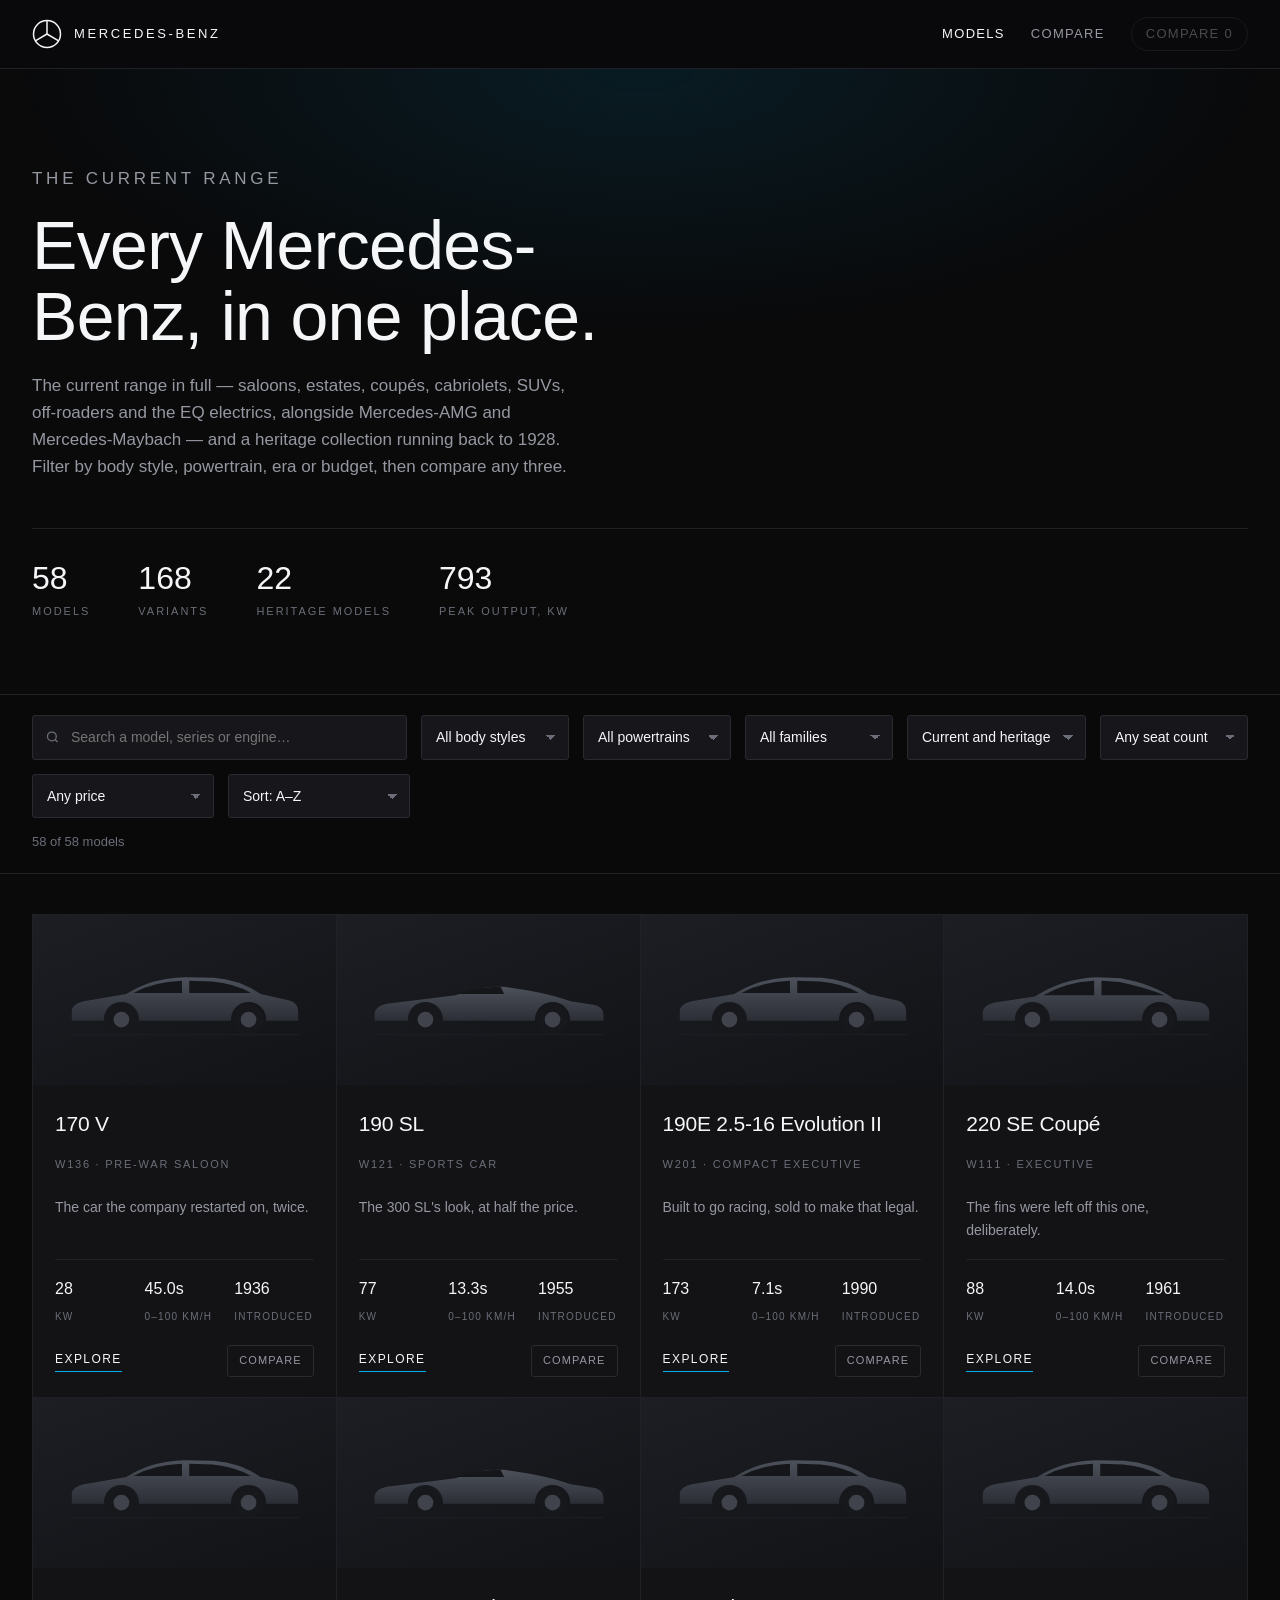
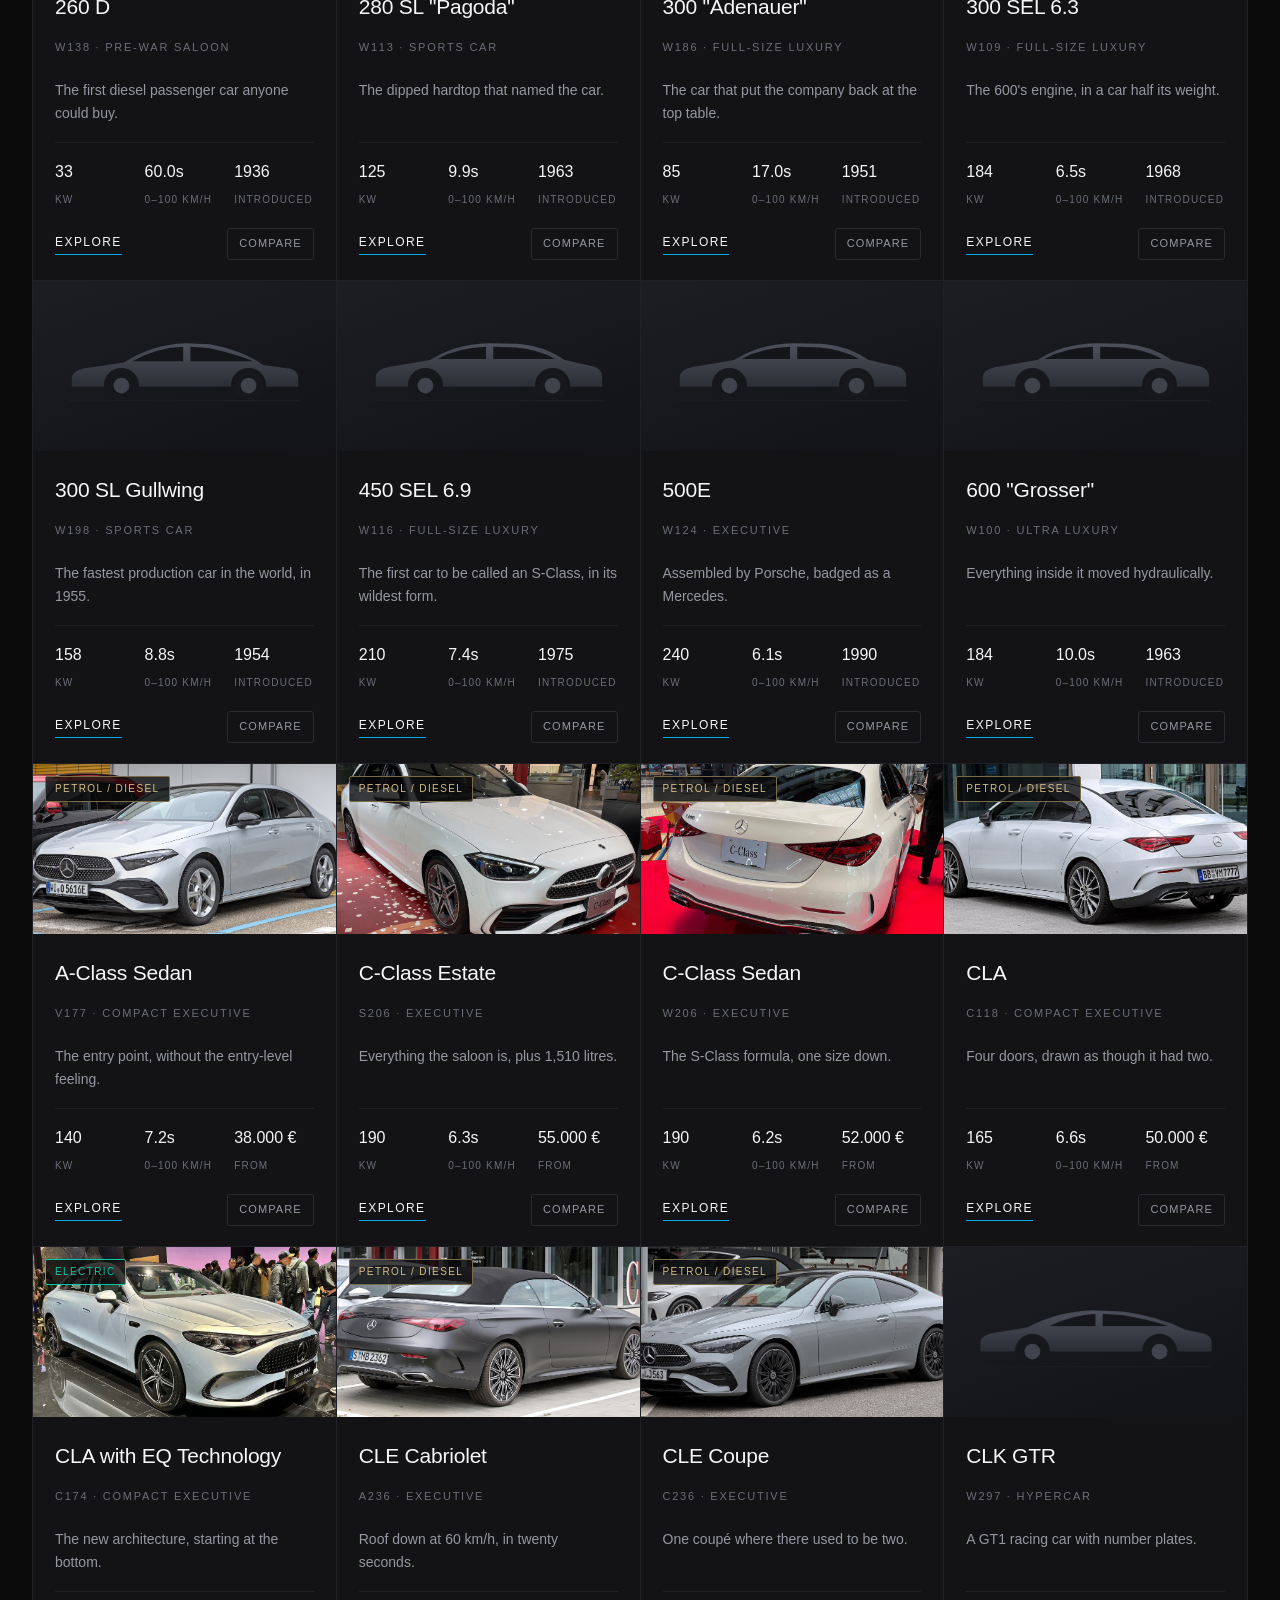
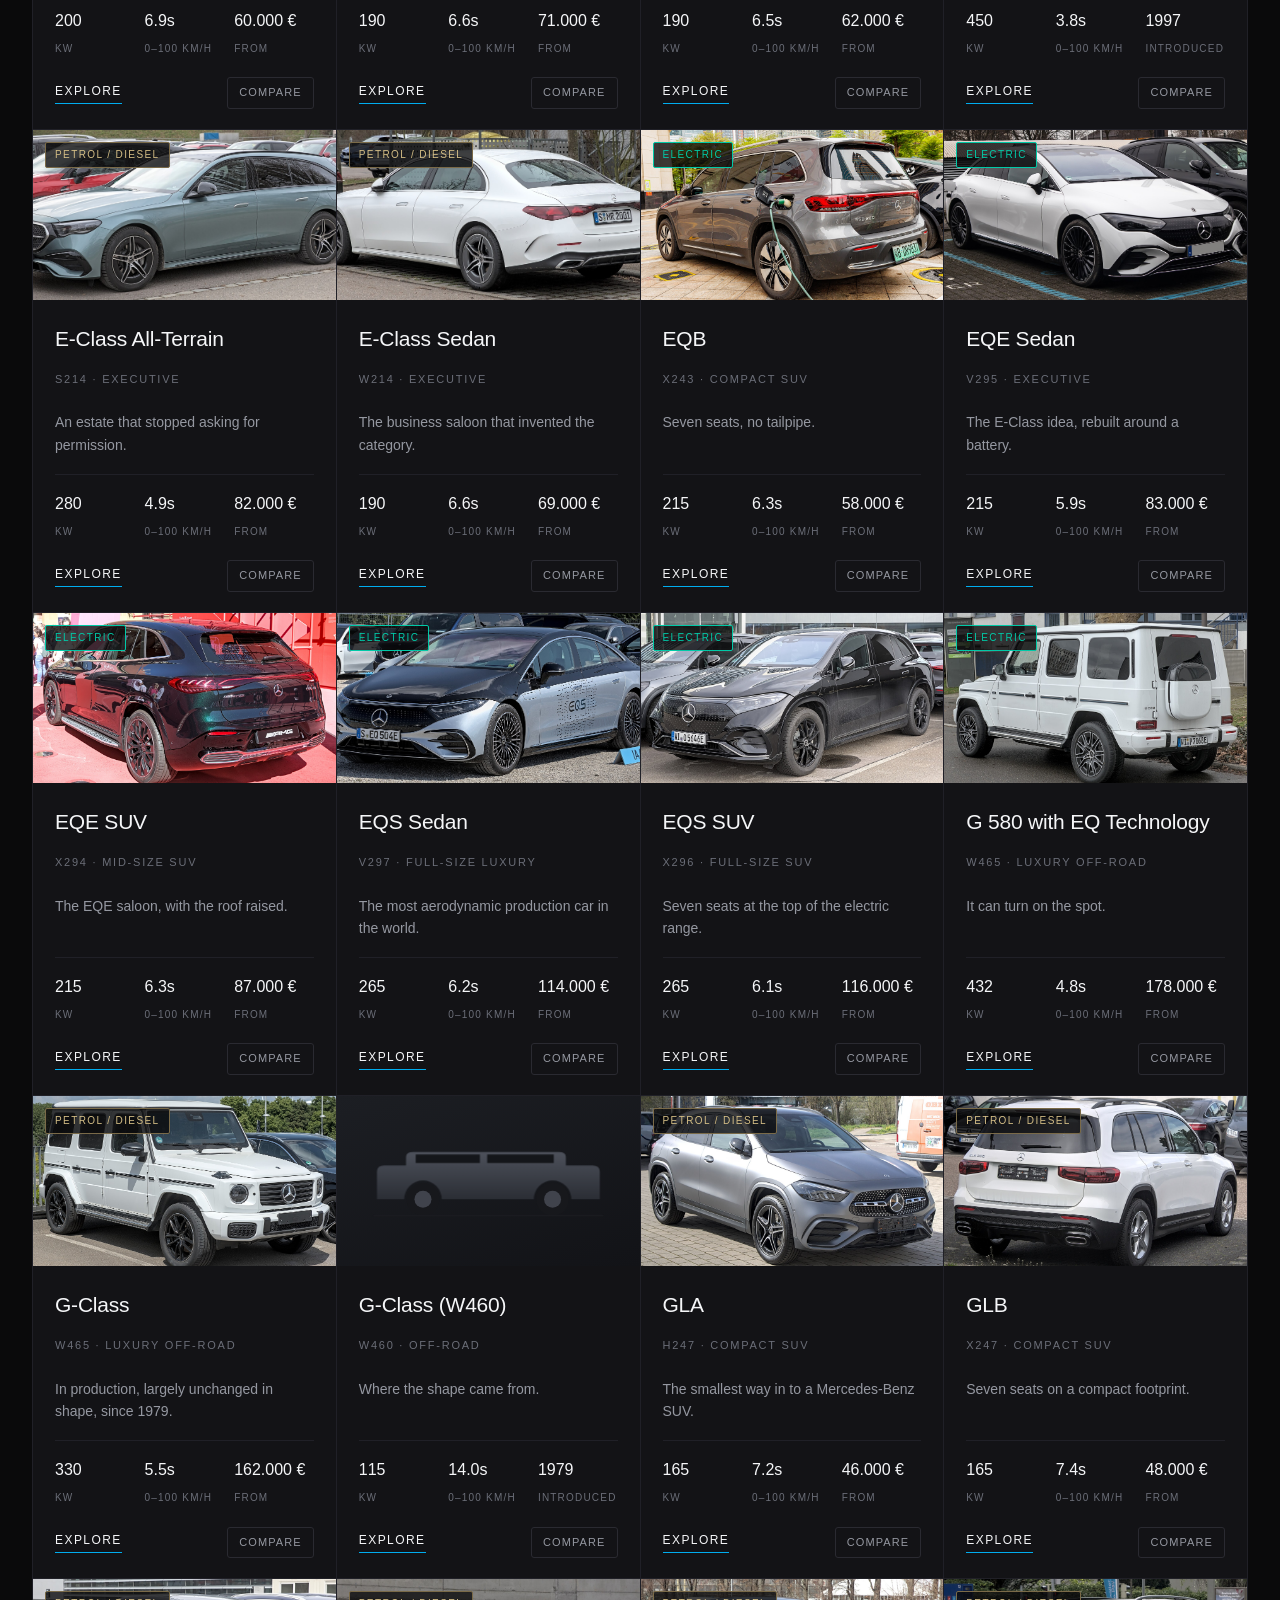
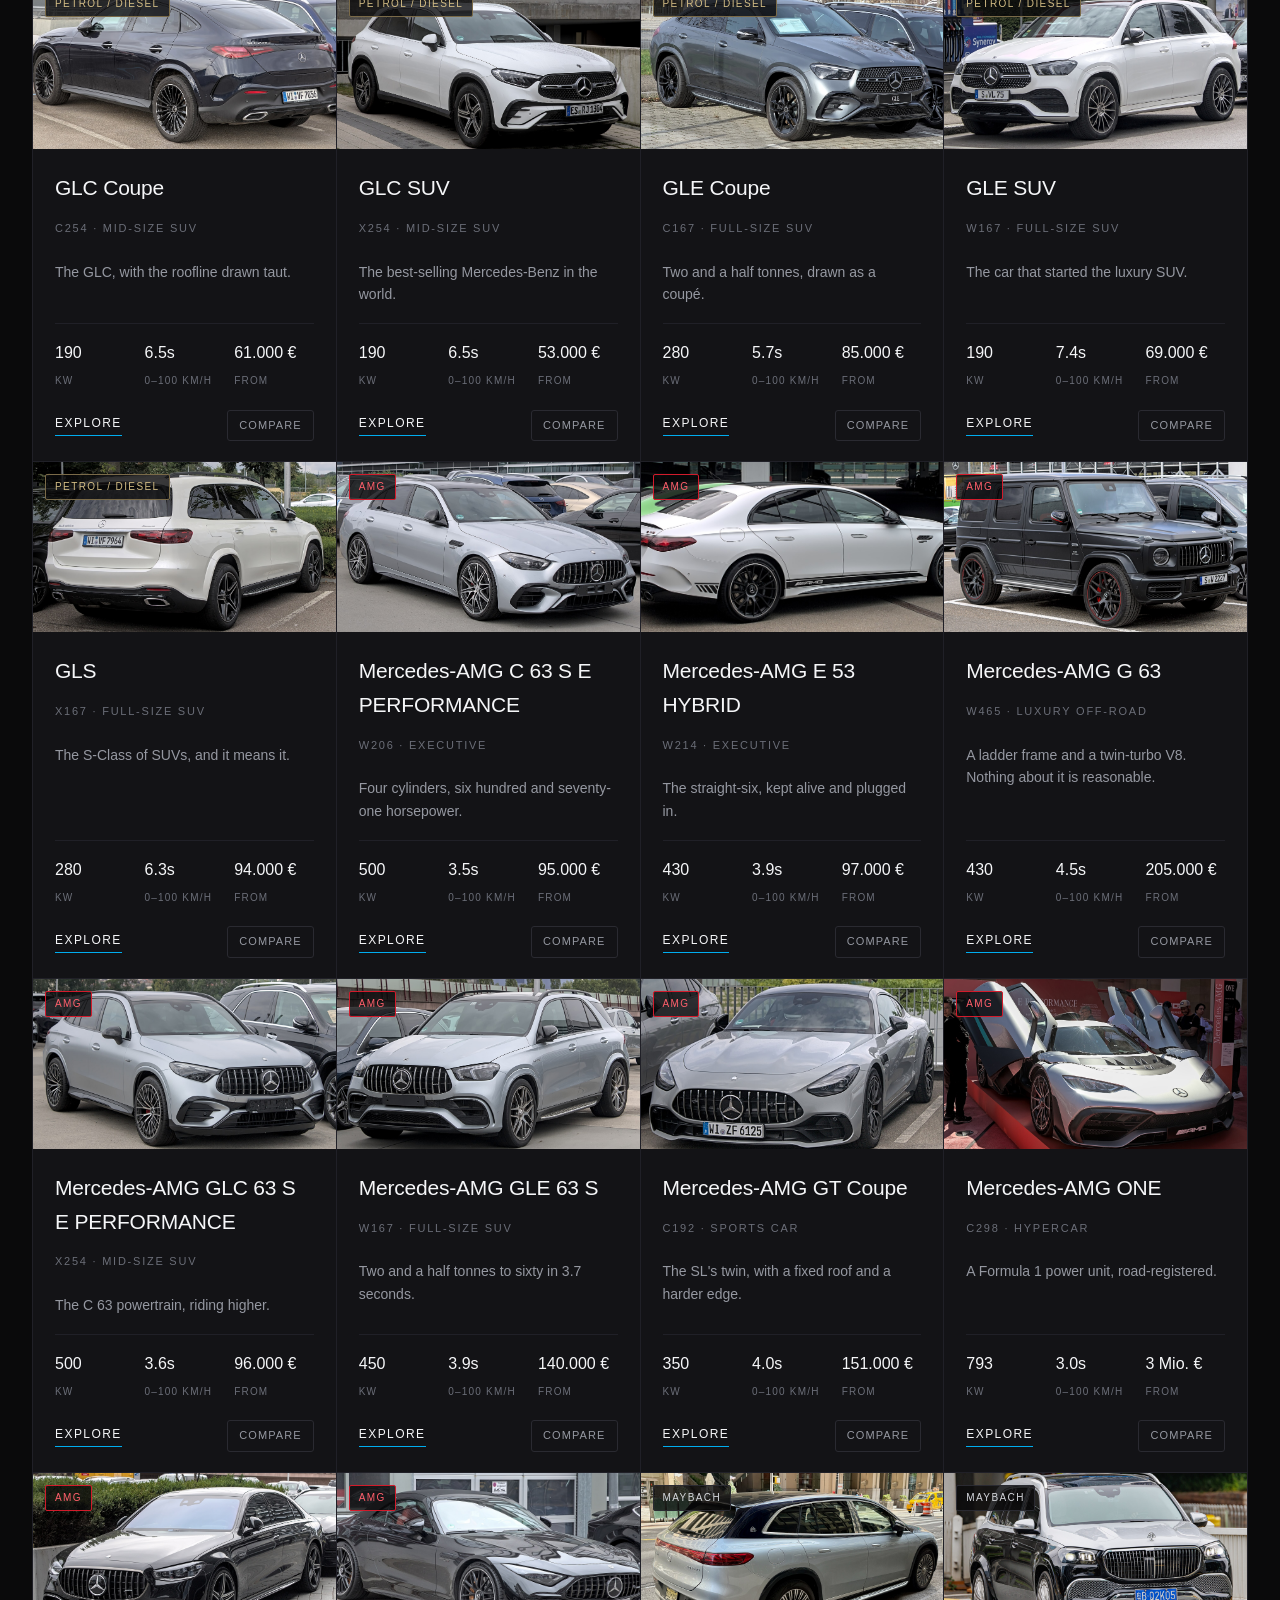
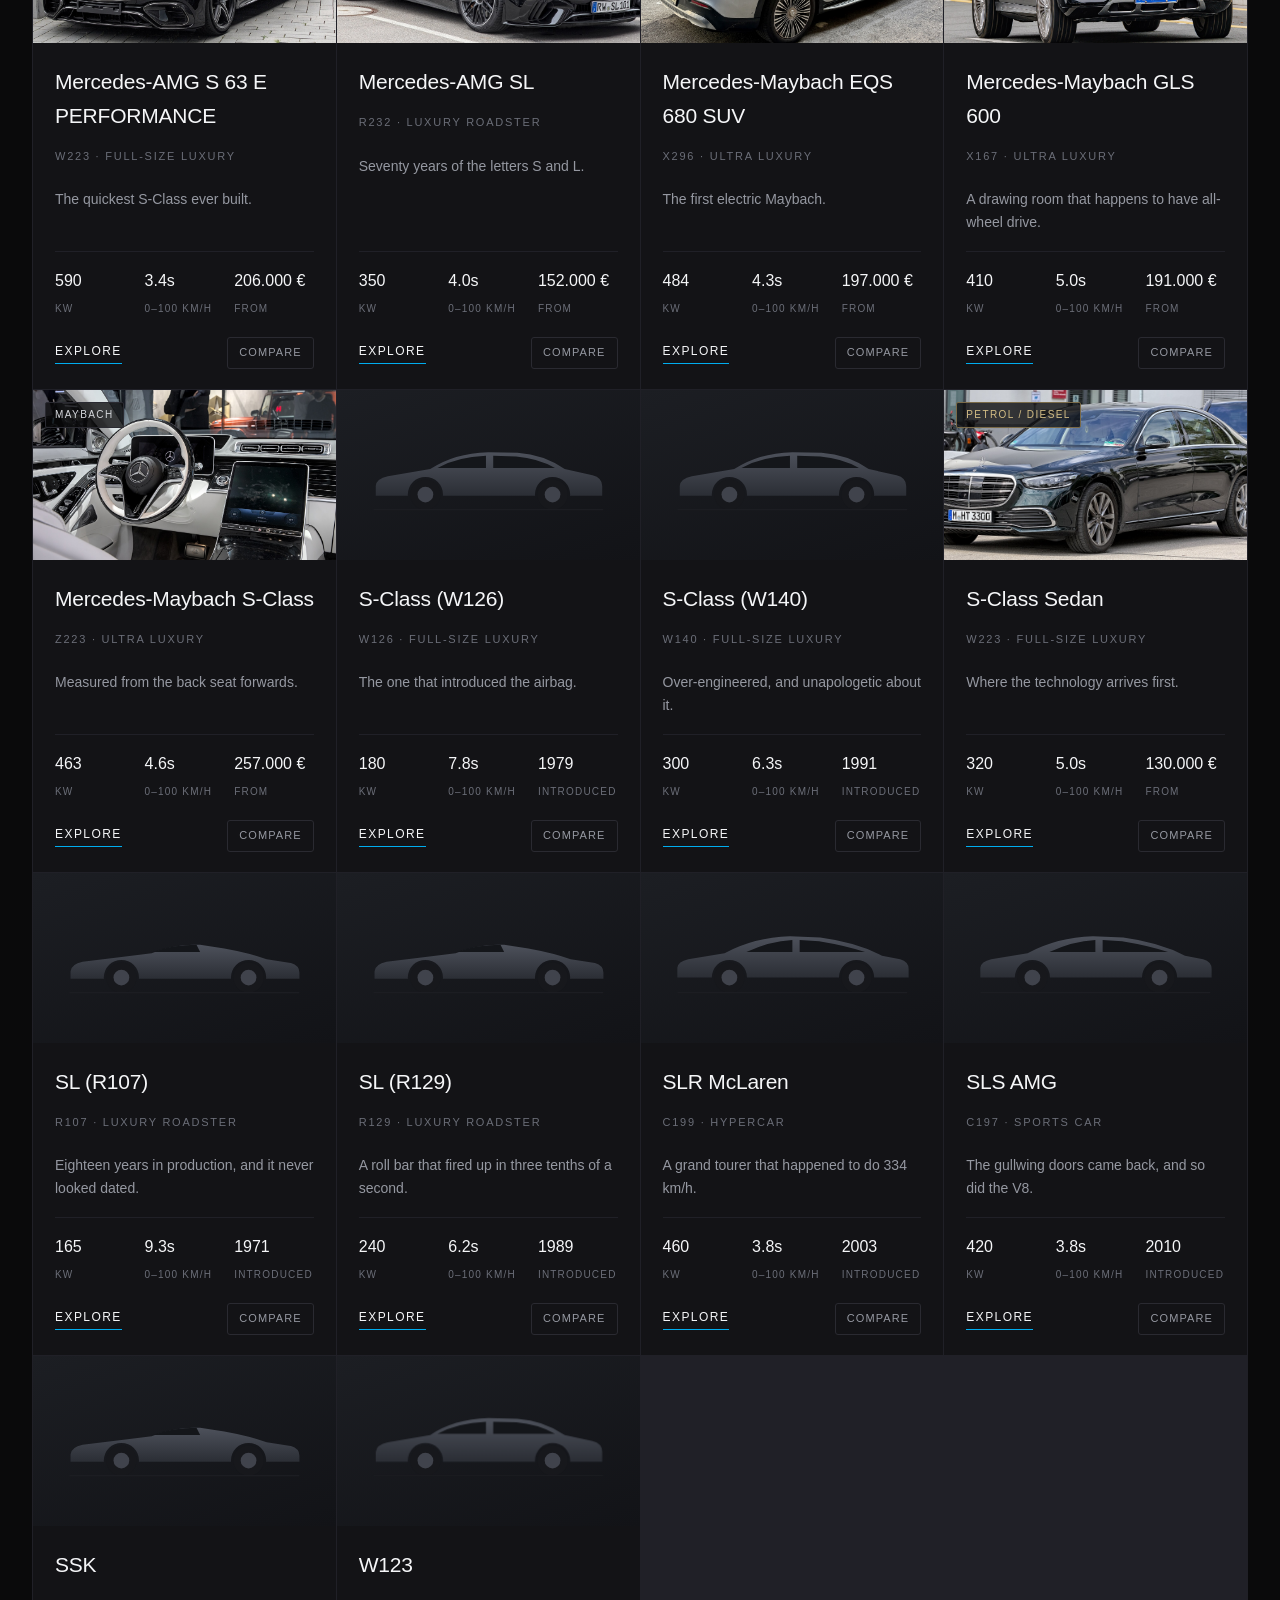
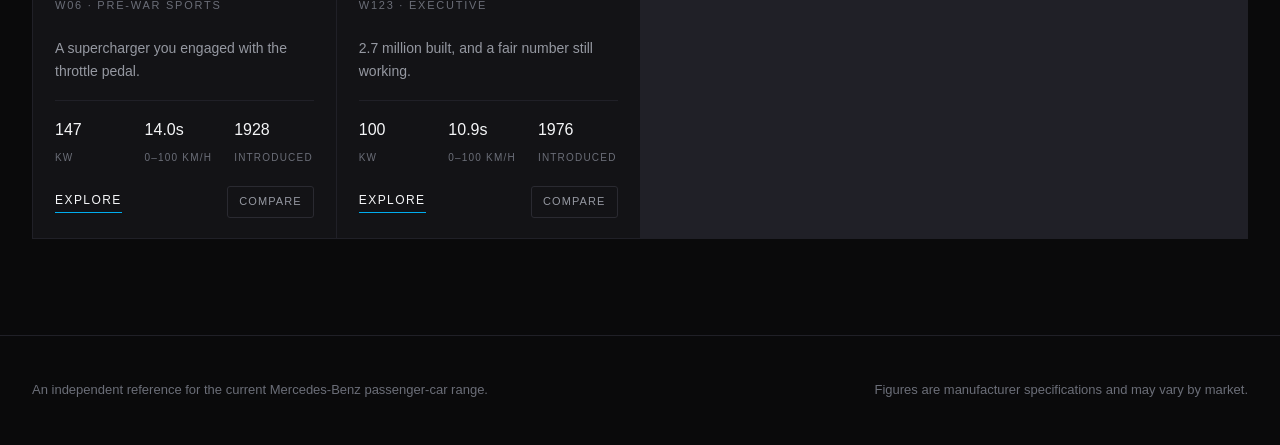
==== commit 7a464f59: "Add a heritage collection of 22 models, 1928 to 2014 The catalogue now spans 58 models. Alongside th" ====
--- a/index.html
+++ b/index.html
@@ -24,14 +24,15 @@
       <p class="eyebrow">The current range</p>
       <h1>Every Mercedes-Benz, in one place.</h1>
       <p>
-        Saloons, estates, coupés, cabriolets, SUVs, off-roaders and the full EQ
-        electric line-up — alongside Mercedes-AMG and Mercedes-Maybach. Filter by
-        body style, powertrain or budget, then compare up to three side by side.
+        The current range in full — saloons, estates, coupés, cabriolets, SUVs,
+        off-roaders and the EQ electrics, alongside Mercedes-AMG and
+        Mercedes-Maybach — and a heritage collection running back to 1928.
+        Filter by body style, powertrain, era or budget, then compare any three.
       </p>
       <div class="hero-stats">
         <div><span id="statModels">—</span><small>Models</small></div>
         <div><span id="statVariants">—</span><small>Variants</small></div>
-        <div><span id="statDiesel">—</span><small>Offer diesel</small></div>
+        <div><span id="statClassic">—</span><small>Heritage models</small></div>
         <div><span id="statPower">—</span><small>Peak output, kW</small></div>
       </div>
     </div>
@@ -51,6 +52,11 @@
         <select id="filterBody" aria-label="Body style"><option value="">All body styles</option></select>
         <select id="filterFuel" aria-label="Powertrain"><option value="">All powertrains</option></select>
         <select id="filterFamily" aria-label="Family"><option value="">All families</option></select>
+        <select id="filterEra" aria-label="Era">
+          <option value="">Current and heritage</option>
+          <option value="Current">Current range</option>
+          <option value="Classic">Heritage</option>
+        </select>
         <select id="filterSeats" aria-label="Seats">
           <option value="">Any seat count</option>
           <option value="2">2 seats</option>
@@ -71,6 +77,8 @@
           <option value="price-desc">Price: high to low</option>
           <option value="power">Most powerful</option>
           <option value="quick">Quickest to 100 km/h</option>
+          <option value="newest">Newest first</option>
+          <option value="oldest">Oldest first</option>
         </select>
       </div>
       <div class="filter-meta">
--- a/assets/css/style.css
+++ b/assets/css/style.css
@@ -112,17 +112,18 @@
 
 .has-reveal [data-reveal] {
   opacity: 0;
-  transform: translateY(18px);
-  will-change: opacity, transform;
+  /* translate3d keeps this on the compositor. `will-change` is deliberately
+     absent — hinting it on three dozen cards at once costs iOS more in layer
+     memory than it saves, and can leave transitions dropped entirely. */
+  transform: translate3d(0, 20px, 0);
 }
 
 .has-reveal [data-reveal].is-revealed {
   opacity: 1;
   transform: none;
   transition:
-    opacity 0.6s var(--ease) var(--reveal-delay, 0ms),
-    transform 0.6s var(--ease) var(--reveal-delay, 0ms);
-  will-change: auto;
+    opacity 0.55s var(--ease) var(--reveal-delay, 0ms),
+    transform 0.55s var(--ease) var(--reveal-delay, 0ms);
 }
 
 /* The first paint of a page fades up as a whole. */
@@ -493,6 +494,11 @@
   color: #ff5f6b;
 }
 
+.badge.is-classic {
+  border-color: #6d5c3f;
+  color: #d8c49a;
+}
+
 .badge.is-diesel {
   border-color: #7a6a48;
   color: #d3bd85;
@@ -1007,11 +1013,20 @@
     scroll-behavior: auto !important;
   }
 
-  /* Belt and braces: JS also skips observing, but if it ever runs anyway
-     nothing should sit at opacity 0 waiting for a transition. */
+  /* Reduced motion drops the movement, not the effect. A cross-fade carries
+     no motion to be troubled by, and switching the reveal off entirely meant
+     anyone with iOS Reduce Motion enabled saw nothing happen at all. The
+     blanket rule above would otherwise flatten this to 0.01ms. */
   .has-reveal [data-reveal] {
-    opacity: 1;
-    transform: none;
+    transform: none !important;
+  }
+
+  .has-reveal [data-reveal].is-revealed {
+    transition: opacity 0.4s linear !important;
+  }
+
+  .page-in {
+    animation: none;
   }
 
   ::view-transition-old(root),
